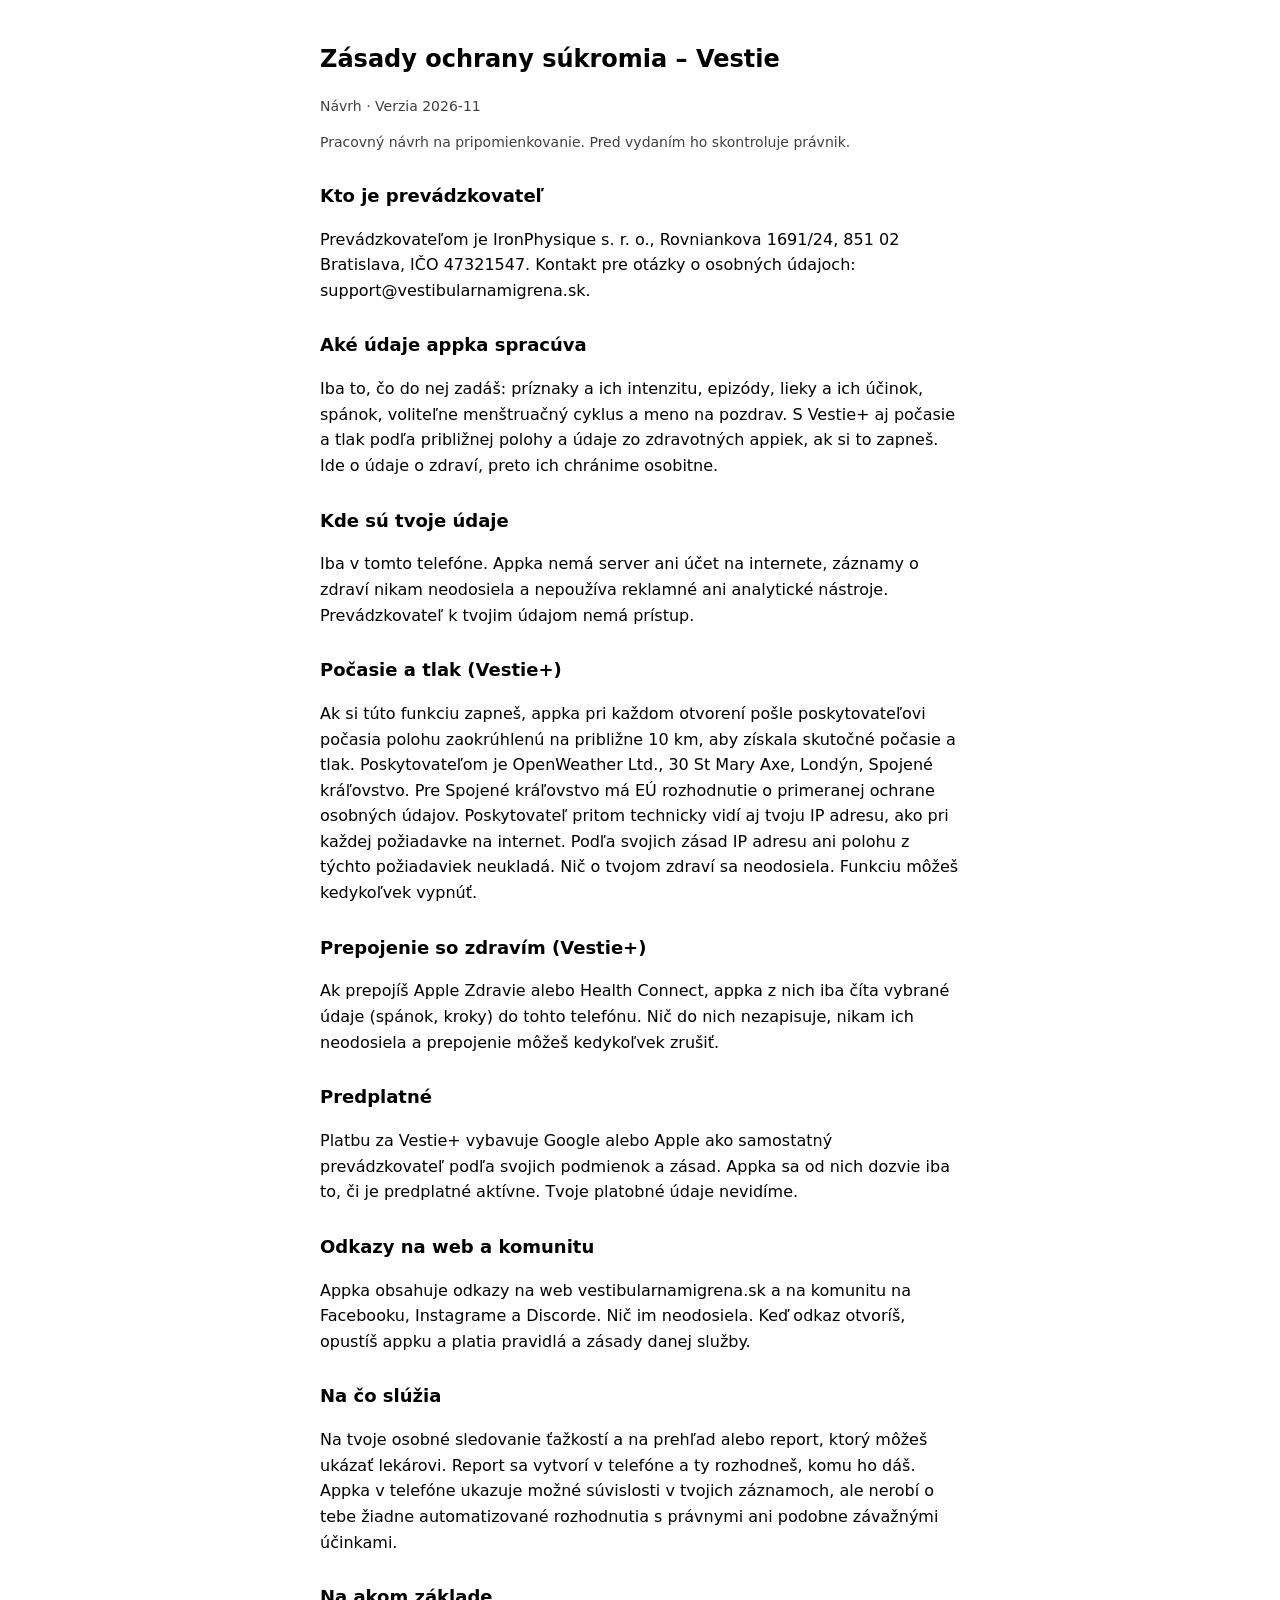
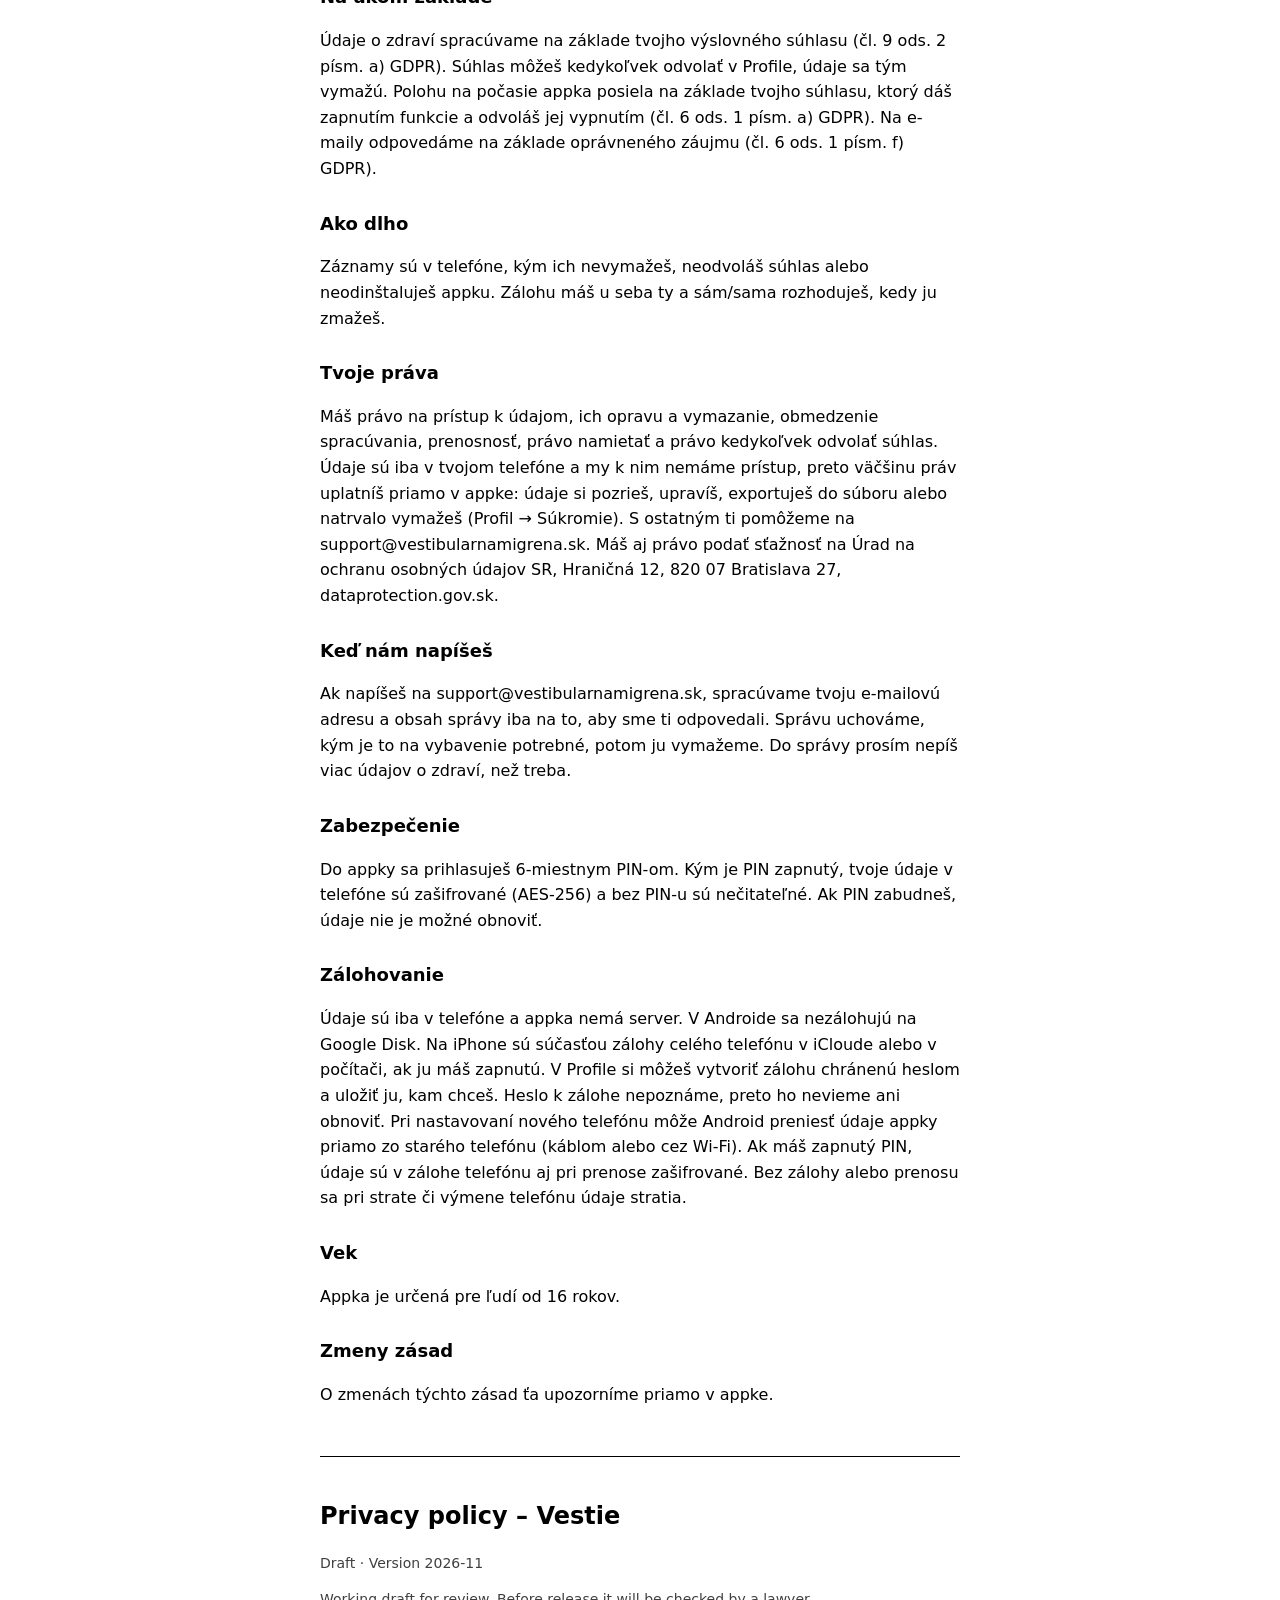
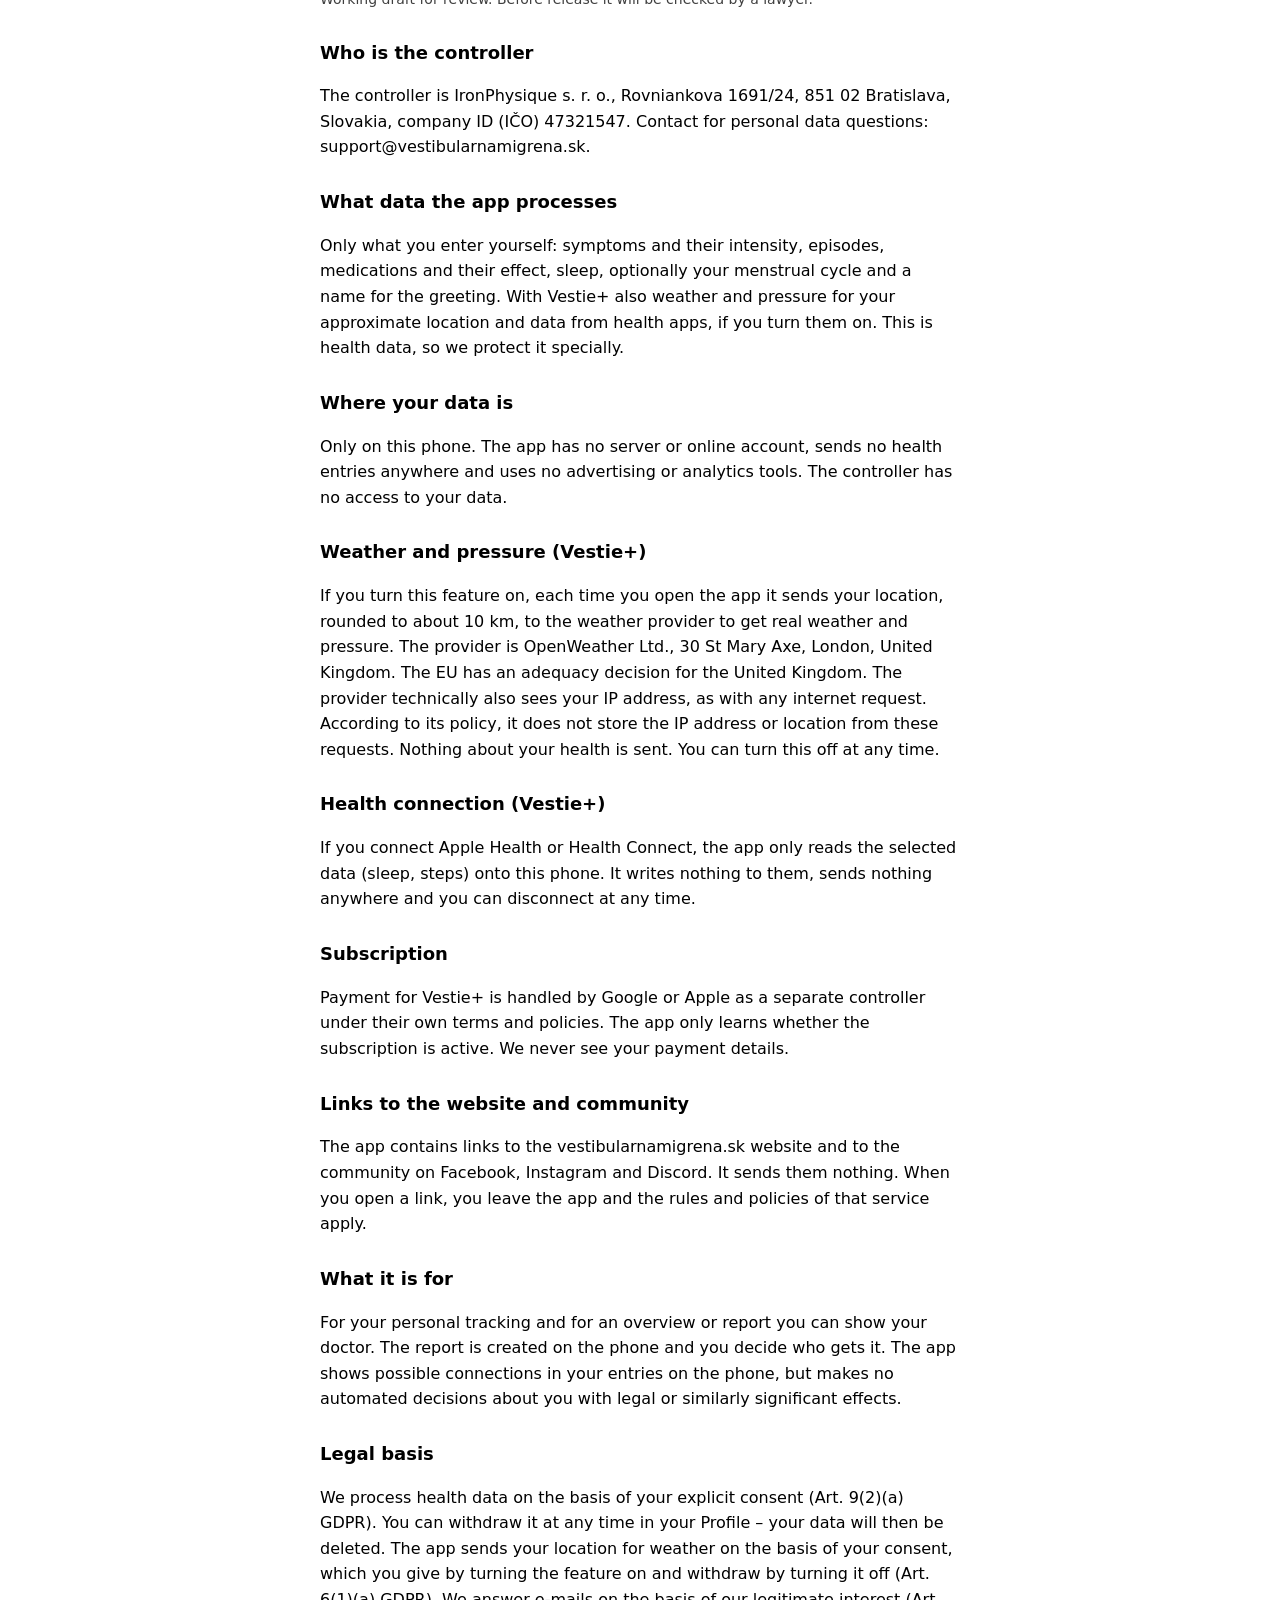
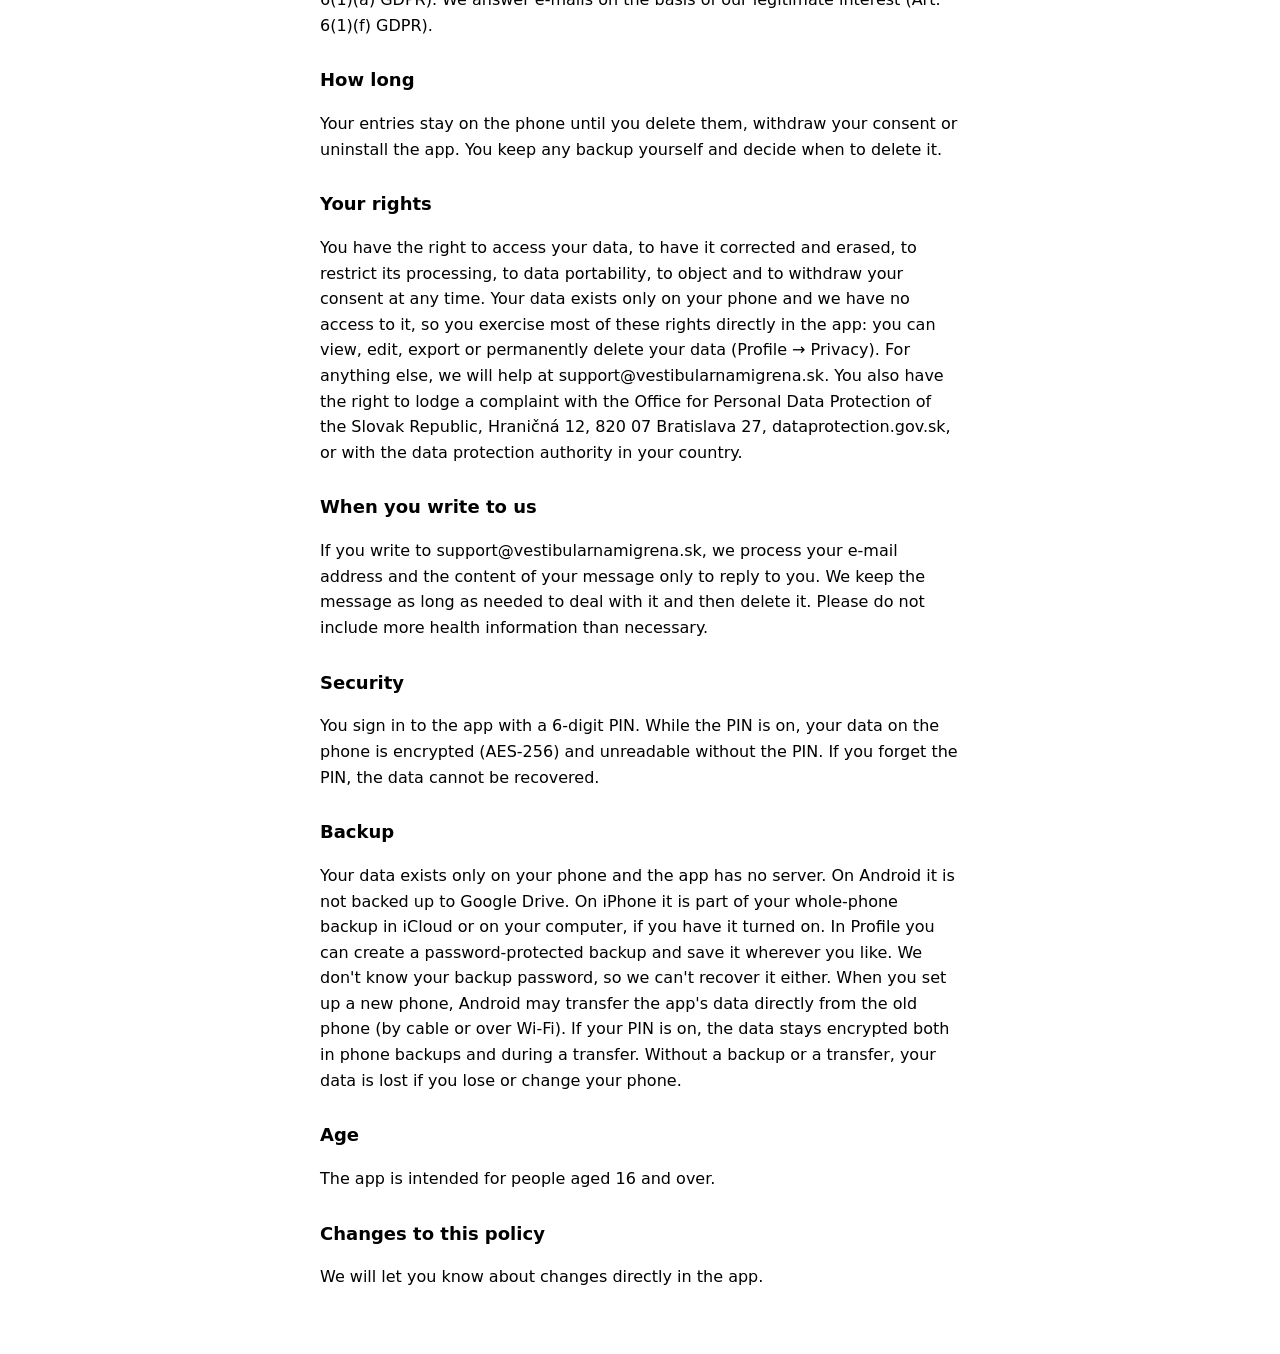
==== privacypolicy.html @ 402c4f8c "Náhľad V2 z f33aa8e" ====
<!doctype html>
<html lang="sk">
<head>
  <meta charset="utf-8" />
  <meta name="viewport" content="width=device-width, initial-scale=1" />
  <title>Vestie – zásady ochrany súkromia / Privacy policy</title>
  <style>
    :root { color-scheme: light dark; }
    body { margin: 0 auto; max-width: 40rem; padding: 1.5rem 1rem 3rem; font: 1rem/1.6 system-ui, sans-serif; }
    h1 { font-size: 1.5rem; line-height: 1.3; }
    h2 { font-size: 1.125rem; margin-top: 1.75rem; }
    .meta { opacity: 0.75; font-size: 0.875rem; }
    article + article { margin-top: 3rem; padding-top: 1.5rem; border-top: 1px solid; }
  </style>
</head>
<body>
  <article lang="sk">
    <h1>Zásady ochrany súkromia – Vestie</h1>
    <p class="meta">Návrh · Verzia 2026-11</p>
    <p class="meta">Pracovný návrh na pripomienkovanie. Pred vydaním ho skontroluje právnik.</p>
    <h2>Kto je prevádzkovateľ</h2>
    <p>Prevádzkovateľom je IronPhysique s. r. o., Rovniankova 1691/24, 851 02 Bratislava, IČO 47321547. Kontakt pre otázky o osobných údajoch: support@vestibularnamigrena.sk.</p>
    <h2>Aké údaje appka spracúva</h2>
    <p>Iba to, čo do nej zadáš: príznaky a ich intenzitu, epizódy, lieky a ich účinok, spánok, voliteľne menštruačný cyklus a meno na pozdrav. S Vestie+ aj počasie a tlak podľa približnej polohy a údaje zo zdravotných appiek, ak si to zapneš. Ide o údaje o zdraví, preto ich chránime osobitne.</p>
    <h2>Kde sú tvoje údaje</h2>
    <p>Iba v tomto telefóne. Appka nemá server ani účet na internete, záznamy o zdraví nikam neodosiela a nepoužíva reklamné ani analytické nástroje. Prevádzkovateľ k tvojim údajom nemá prístup.</p>
    <h2>Počasie a tlak (Vestie+)</h2>
    <p>Ak si túto funkciu zapneš, appka pri každom otvorení pošle poskytovateľovi počasia polohu zaokrúhlenú na približne 10 km, aby získala skutočné počasie a tlak. Poskytovateľom je OpenWeather Ltd., 30 St Mary Axe, Londýn, Spojené kráľovstvo. Pre Spojené kráľovstvo má EÚ rozhodnutie o primeranej ochrane osobných údajov. Poskytovateľ pritom technicky vidí aj tvoju IP adresu, ako pri každej požiadavke na internet. Podľa svojich zásad IP adresu ani polohu z týchto požiadaviek neukladá. Nič o tvojom zdraví sa neodosiela. Funkciu môžeš kedykoľvek vypnúť.</p>
    <h2>Prepojenie so zdravím (Vestie+)</h2>
    <p>Ak prepojíš Apple Zdravie alebo Health Connect, appka z nich iba číta vybrané údaje (spánok, kroky) do tohto telefónu. Nič do nich nezapisuje, nikam ich neodosiela a prepojenie môžeš kedykoľvek zrušiť.</p>
    <h2>Predplatné</h2>
    <p>Platbu za Vestie+ vybavuje Google alebo Apple ako samostatný prevádzkovateľ podľa svojich podmienok a zásad. Appka sa od nich dozvie iba to, či je predplatné aktívne. Tvoje platobné údaje nevidíme.</p>
    <h2>Odkazy na web a komunitu</h2>
    <p>Appka obsahuje odkazy na web vestibularnamigrena.sk a na komunitu na Facebooku, Instagrame a Discorde. Nič im neodosiela. Keď odkaz otvoríš, opustíš appku a platia pravidlá a zásady danej služby.</p>
    <h2>Na čo slúžia</h2>
    <p>Na tvoje osobné sledovanie ťažkostí a na prehľad alebo report, ktorý môžeš ukázať lekárovi. Report sa vytvorí v telefóne a ty rozhodneš, komu ho dáš. Appka v telefóne ukazuje možné súvislosti v tvojich záznamoch, ale nerobí o tebe žiadne automatizované rozhodnutia s právnymi ani podobne závažnými účinkami.</p>
    <h2>Na akom základe</h2>
    <p>Údaje o zdraví spracúvame na základe tvojho výslovného súhlasu (čl. 9 ods. 2 písm. a) GDPR). Súhlas môžeš kedykoľvek odvolať v Profile, údaje sa tým vymažú. Polohu na počasie appka posiela na základe tvojho súhlasu, ktorý dáš zapnutím funkcie a odvoláš jej vypnutím (čl. 6 ods. 1 písm. a) GDPR). Na e-maily odpovedáme na základe oprávneného záujmu (čl. 6 ods. 1 písm. f) GDPR).</p>
    <h2>Ako dlho</h2>
    <p>Záznamy sú v telefóne, kým ich nevymažeš, neodvoláš súhlas alebo neodinštaluješ appku. Zálohu máš u seba ty a sám/sama rozhoduješ, kedy ju zmažeš.</p>
    <h2>Tvoje práva</h2>
    <p>Máš právo na prístup k údajom, ich opravu a vymazanie, obmedzenie spracúvania, prenosnosť, právo namietať a právo kedykoľvek odvolať súhlas. Údaje sú iba v tvojom telefóne a my k nim nemáme prístup, preto väčšinu práv uplatníš priamo v appke: údaje si pozrieš, upravíš, exportuješ do súboru alebo natrvalo vymažeš (Profil → Súkromie). S ostatným ti pomôžeme na support@vestibularnamigrena.sk. Máš aj právo podať sťažnosť na Úrad na ochranu osobných údajov SR, Hraničná 12, 820 07 Bratislava 27, dataprotection.gov.sk.</p>
    <h2>Keď nám napíšeš</h2>
    <p>Ak napíšeš na support@vestibularnamigrena.sk, spracúvame tvoju e-mailovú adresu a obsah správy iba na to, aby sme ti odpovedali. Správu uchováme, kým je to na vybavenie potrebné, potom ju vymažeme. Do správy prosím nepíš viac údajov o zdraví, než treba.</p>
    <h2>Zabezpečenie</h2>
    <p>Do appky sa prihlasuješ 6-miestnym PIN-om. Kým je PIN zapnutý, tvoje údaje v telefóne sú zašifrované (AES-256) a bez PIN-u sú nečitateľné. Ak PIN zabudneš, údaje nie je možné obnoviť.</p>
    <h2>Zálohovanie</h2>
    <p>Údaje sú iba v telefóne a appka nemá server. V Androide sa nezálohujú na Google Disk. Na iPhone sú súčasťou zálohy celého telefónu v iCloude alebo v počítači, ak ju máš zapnutú. V Profile si môžeš vytvoriť zálohu chránenú heslom a uložiť ju, kam chceš. Heslo k zálohe nepoznáme, preto ho nevieme ani obnoviť. Pri nastavovaní nového telefónu môže Android preniesť údaje appky priamo zo starého telefónu (káblom alebo cez Wi-Fi). Ak máš zapnutý PIN, údaje sú v zálohe telefónu aj pri prenose zašifrované. Bez zálohy alebo prenosu sa pri strate či výmene telefónu údaje stratia.</p>
    <h2>Vek</h2>
    <p>Appka je určená pre ľudí od 16 rokov.</p>
    <h2>Zmeny zásad</h2>
    <p>O zmenách týchto zásad ťa upozorníme priamo v appke.</p>
  </article>

  <article lang="en">
    <h1>Privacy policy – Vestie</h1>
    <p class="meta">Draft · Version 2026-11</p>
    <p class="meta">Working draft for review. Before release it will be checked by a lawyer.</p>
    <h2>Who is the controller</h2>
    <p>The controller is IronPhysique s. r. o., Rovniankova 1691/24, 851 02 Bratislava, Slovakia, company ID (IČO) 47321547. Contact for personal data questions: support@vestibularnamigrena.sk.</p>
    <h2>What data the app processes</h2>
    <p>Only what you enter yourself: symptoms and their intensity, episodes, medications and their effect, sleep, optionally your menstrual cycle and a name for the greeting. With Vestie+ also weather and pressure for your approximate location and data from health apps, if you turn them on. This is health data, so we protect it specially.</p>
    <h2>Where your data is</h2>
    <p>Only on this phone. The app has no server or online account, sends no health entries anywhere and uses no advertising or analytics tools. The controller has no access to your data.</p>
    <h2>Weather and pressure (Vestie+)</h2>
    <p>If you turn this feature on, each time you open the app it sends your location, rounded to about 10 km, to the weather provider to get real weather and pressure. The provider is OpenWeather Ltd., 30 St Mary Axe, London, United Kingdom. The EU has an adequacy decision for the United Kingdom. The provider technically also sees your IP address, as with any internet request. According to its policy, it does not store the IP address or location from these requests. Nothing about your health is sent. You can turn this off at any time.</p>
    <h2>Health connection (Vestie+)</h2>
    <p>If you connect Apple Health or Health Connect, the app only reads the selected data (sleep, steps) onto this phone. It writes nothing to them, sends nothing anywhere and you can disconnect at any time.</p>
    <h2>Subscription</h2>
    <p>Payment for Vestie+ is handled by Google or Apple as a separate controller under their own terms and policies. The app only learns whether the subscription is active. We never see your payment details.</p>
    <h2>Links to the website and community</h2>
    <p>The app contains links to the vestibularnamigrena.sk website and to the community on Facebook, Instagram and Discord. It sends them nothing. When you open a link, you leave the app and the rules and policies of that service apply.</p>
    <h2>What it is for</h2>
    <p>For your personal tracking and for an overview or report you can show your doctor. The report is created on the phone and you decide who gets it. The app shows possible connections in your entries on the phone, but makes no automated decisions about you with legal or similarly significant effects.</p>
    <h2>Legal basis</h2>
    <p>We process health data on the basis of your explicit consent (Art. 9(2)(a) GDPR). You can withdraw it at any time in your Profile – your data will then be deleted. The app sends your location for weather on the basis of your consent, which you give by turning the feature on and withdraw by turning it off (Art. 6(1)(a) GDPR). We answer e-mails on the basis of our legitimate interest (Art. 6(1)(f) GDPR).</p>
    <h2>How long</h2>
    <p>Your entries stay on the phone until you delete them, withdraw your consent or uninstall the app. You keep any backup yourself and decide when to delete it.</p>
    <h2>Your rights</h2>
    <p>You have the right to access your data, to have it corrected and erased, to restrict its processing, to data portability, to object and to withdraw your consent at any time. Your data exists only on your phone and we have no access to it, so you exercise most of these rights directly in the app: you can view, edit, export or permanently delete your data (Profile → Privacy). For anything else, we will help at support@vestibularnamigrena.sk. You also have the right to lodge a complaint with the Office for Personal Data Protection of the Slovak Republic, Hraničná 12, 820 07 Bratislava 27, dataprotection.gov.sk, or with the data protection authority in your country.</p>
    <h2>When you write to us</h2>
    <p>If you write to support@vestibularnamigrena.sk, we process your e-mail address and the content of your message only to reply to you. We keep the message as long as needed to deal with it and then delete it. Please do not include more health information than necessary.</p>
    <h2>Security</h2>
    <p>You sign in to the app with a 6-digit PIN. While the PIN is on, your data on the phone is encrypted (AES-256) and unreadable without the PIN. If you forget the PIN, the data cannot be recovered.</p>
    <h2>Backup</h2>
    <p>Your data exists only on your phone and the app has no server. On Android it is not backed up to Google Drive. On iPhone it is part of your whole-phone backup in iCloud or on your computer, if you have it turned on. In Profile you can create a password-protected backup and save it wherever you like. We don&#39;t know your backup password, so we can&#39;t recover it either. When you set up a new phone, Android may transfer the app&#39;s data directly from the old phone (by cable or over Wi-Fi). If your PIN is on, the data stays encrypted both in phone backups and during a transfer. Without a backup or a transfer, your data is lost if you lose or change your phone.</p>
    <h2>Age</h2>
    <p>The app is intended for people aged 16 and over.</p>
    <h2>Changes to this policy</h2>
    <p>We will let you know about changes directly in the app.</p>
  </article>
</body>
</html>
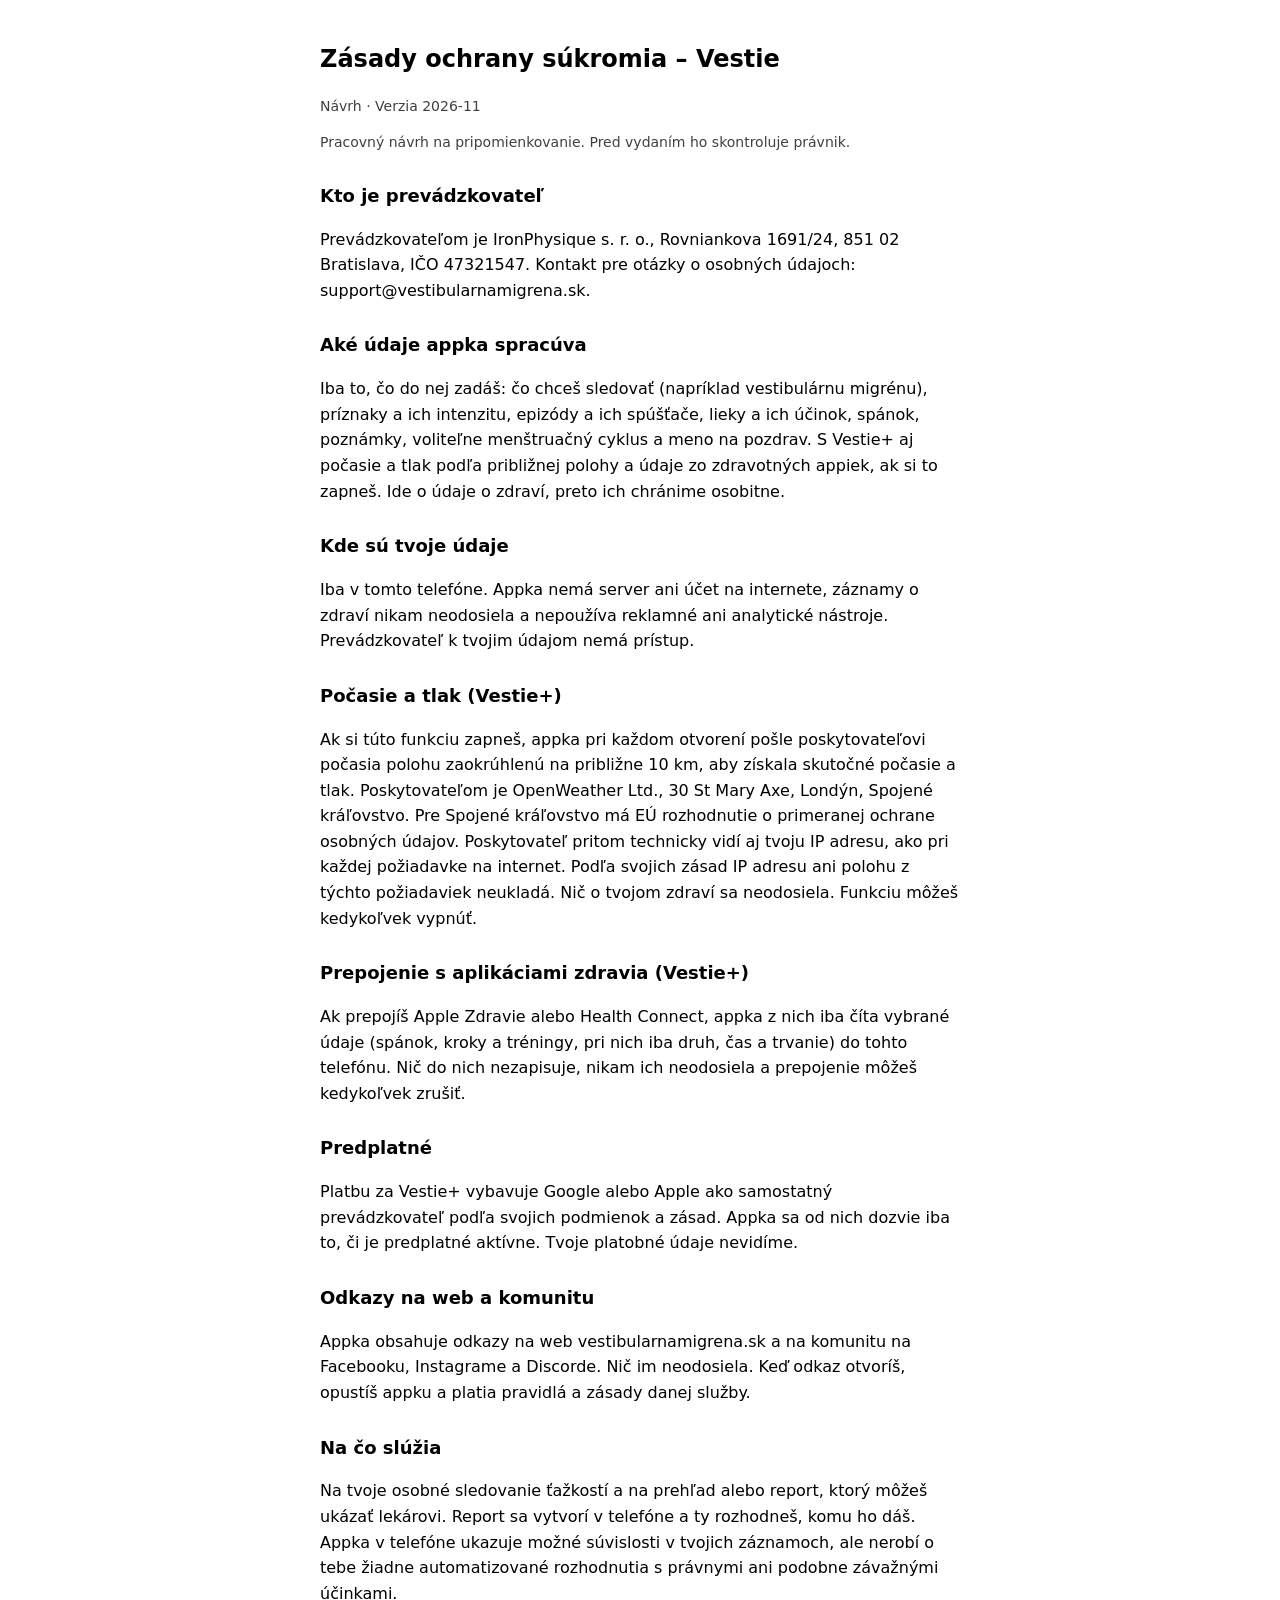
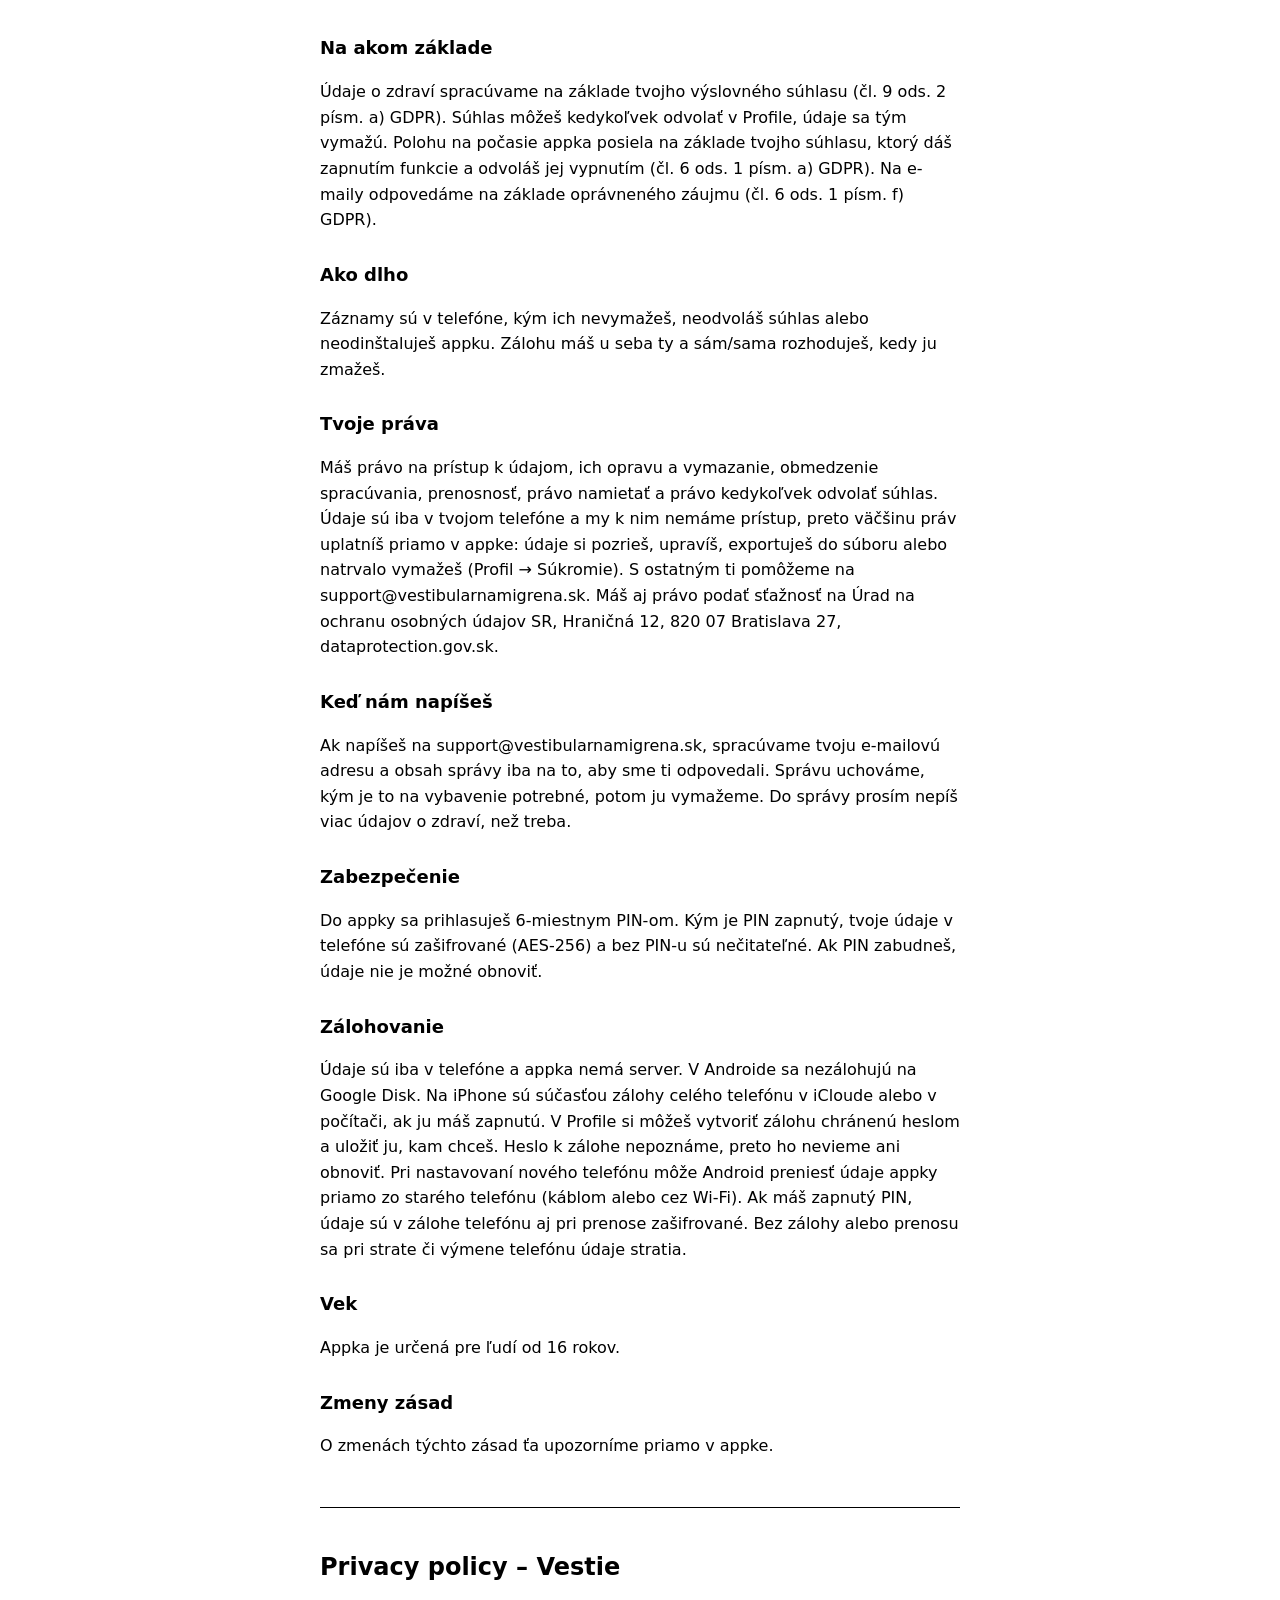
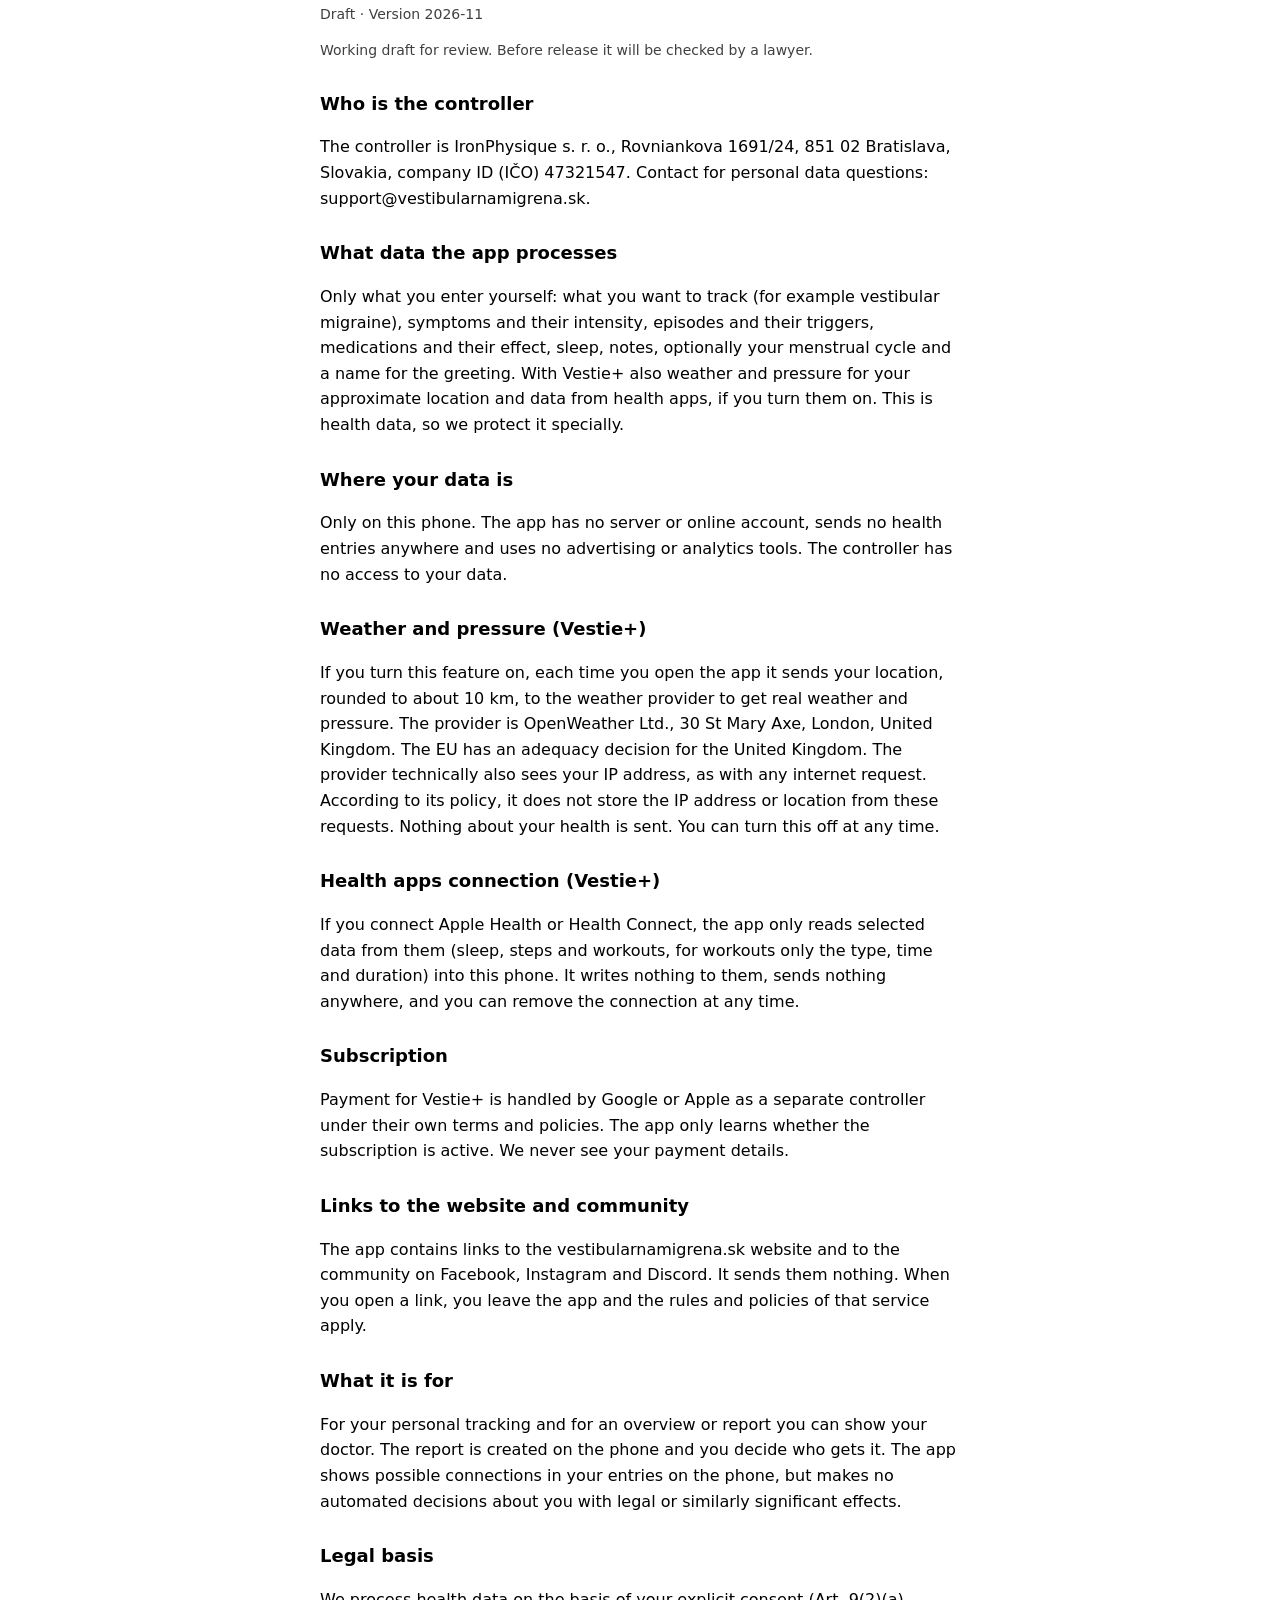
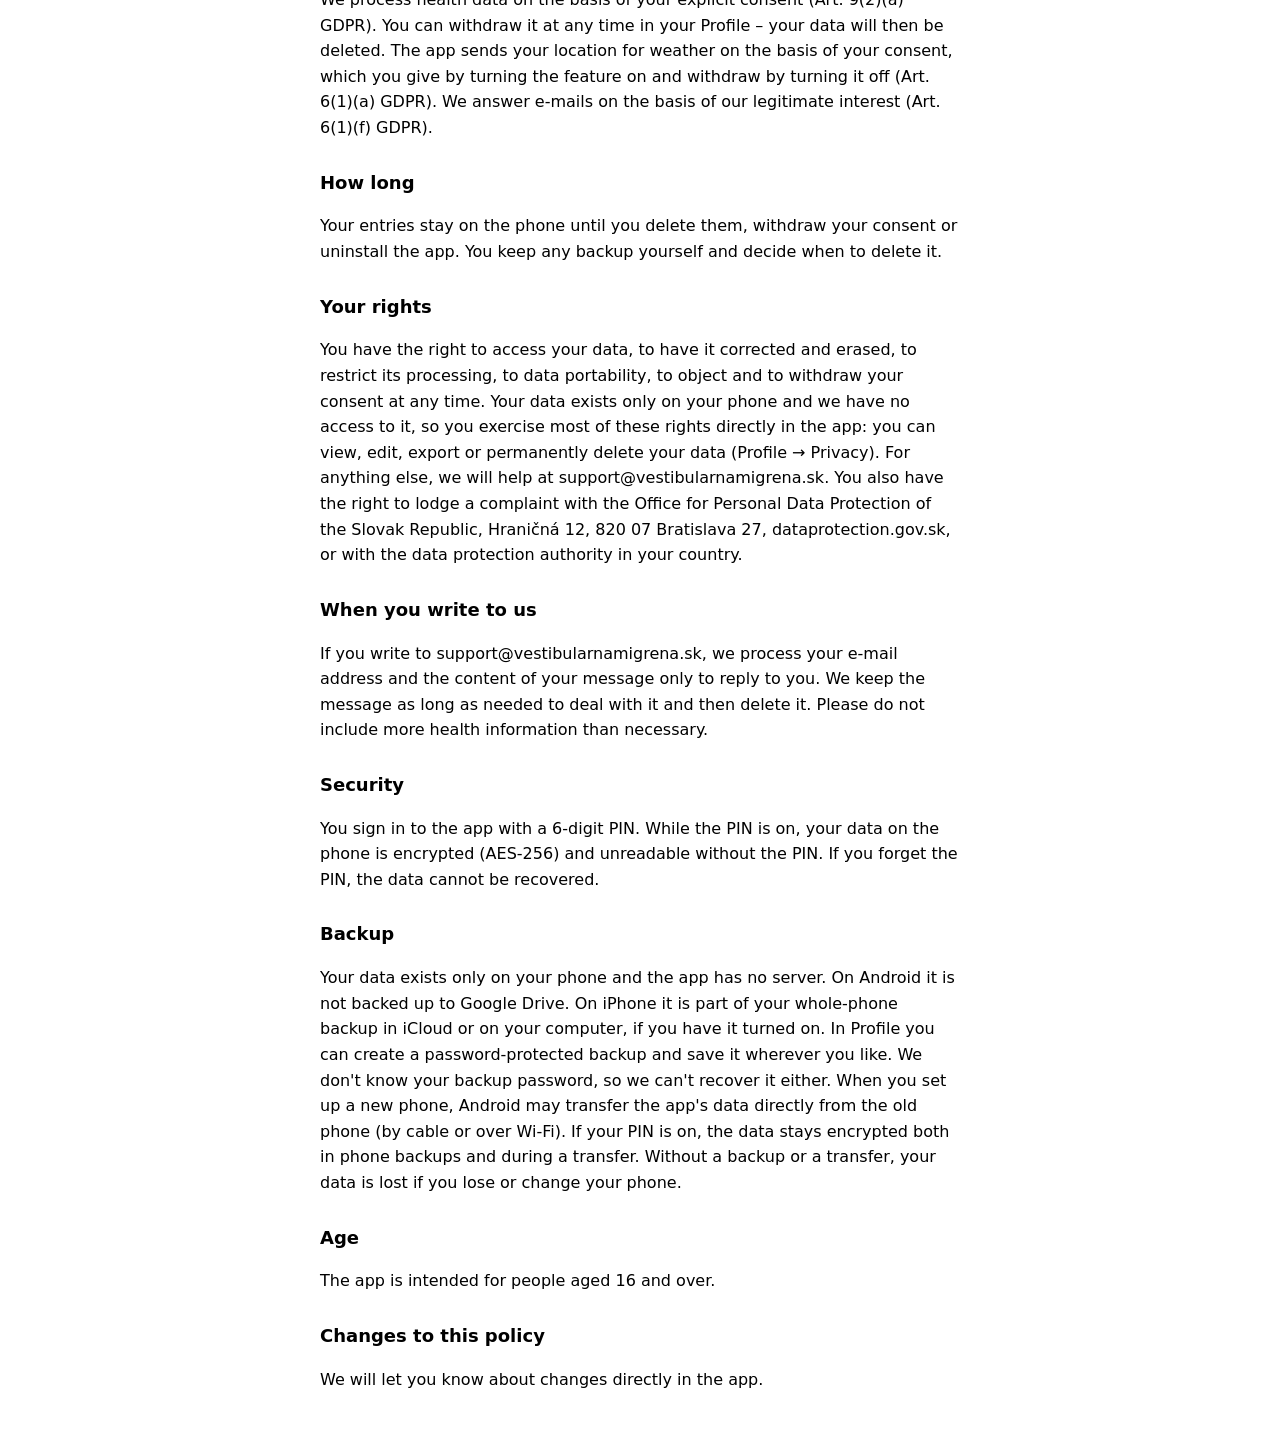
==== commit a2f46687: "Náhľad V2 z 8d24a7f" ====
--- a/privacypolicy.html
+++ b/privacypolicy.html
@@ -3,12 +3,13 @@
 <head>
   <meta charset="utf-8" />
   <meta name="viewport" content="width=device-width, initial-scale=1" />
-  <title>Vestie – zásady ochrany súkromia / Privacy policy</title>
+  <title>Vestie – Zásady ochrany súkromia / Vestie – Privacy policy</title>
   <style>
     :root { color-scheme: light dark; }
     body { margin: 0 auto; max-width: 40rem; padding: 1.5rem 1rem 3rem; font: 1rem/1.6 system-ui, sans-serif; }
     h1 { font-size: 1.5rem; line-height: 1.3; }
     h2 { font-size: 1.125rem; margin-top: 1.75rem; }
+    p { white-space: pre-line; }
     .meta { opacity: 0.75; font-size: 0.875rem; }
     article + article { margin-top: 3rem; padding-top: 1.5rem; border-top: 1px solid; }
   </style>
@@ -21,13 +22,13 @@
     <h2>Kto je prevádzkovateľ</h2>
     <p>Prevádzkovateľom je IronPhysique s. r. o., Rovniankova 1691/24, 851 02 Bratislava, IČO 47321547. Kontakt pre otázky o osobných údajoch: support@vestibularnamigrena.sk.</p>
     <h2>Aké údaje appka spracúva</h2>
-    <p>Iba to, čo do nej zadáš: príznaky a ich intenzitu, epizódy, lieky a ich účinok, spánok, voliteľne menštruačný cyklus a meno na pozdrav. S Vestie+ aj počasie a tlak podľa približnej polohy a údaje zo zdravotných appiek, ak si to zapneš. Ide o údaje o zdraví, preto ich chránime osobitne.</p>
+    <p>Iba to, čo do nej zadáš: čo chceš sledovať (napríklad vestibulárnu migrénu), príznaky a ich intenzitu, epizódy a ich spúšťače, lieky a ich účinok, spánok, poznámky, voliteľne menštruačný cyklus a meno na pozdrav. S Vestie+ aj počasie a tlak podľa približnej polohy a údaje zo zdravotných appiek, ak si to zapneš. Ide o údaje o zdraví, preto ich chránime osobitne.</p>
     <h2>Kde sú tvoje údaje</h2>
     <p>Iba v tomto telefóne. Appka nemá server ani účet na internete, záznamy o zdraví nikam neodosiela a nepoužíva reklamné ani analytické nástroje. Prevádzkovateľ k tvojim údajom nemá prístup.</p>
     <h2>Počasie a tlak (Vestie+)</h2>
     <p>Ak si túto funkciu zapneš, appka pri každom otvorení pošle poskytovateľovi počasia polohu zaokrúhlenú na približne 10 km, aby získala skutočné počasie a tlak. Poskytovateľom je OpenWeather Ltd., 30 St Mary Axe, Londýn, Spojené kráľovstvo. Pre Spojené kráľovstvo má EÚ rozhodnutie o primeranej ochrane osobných údajov. Poskytovateľ pritom technicky vidí aj tvoju IP adresu, ako pri každej požiadavke na internet. Podľa svojich zásad IP adresu ani polohu z týchto požiadaviek neukladá. Nič o tvojom zdraví sa neodosiela. Funkciu môžeš kedykoľvek vypnúť.</p>
-    <h2>Prepojenie so zdravím (Vestie+)</h2>
-    <p>Ak prepojíš Apple Zdravie alebo Health Connect, appka z nich iba číta vybrané údaje (spánok, kroky) do tohto telefónu. Nič do nich nezapisuje, nikam ich neodosiela a prepojenie môžeš kedykoľvek zrušiť.</p>
+    <h2>Prepojenie s aplikáciami zdravia (Vestie+)</h2>
+    <p>Ak prepojíš Apple Zdravie alebo Health Connect, appka z nich iba číta vybrané údaje (spánok, kroky a tréningy, pri nich iba druh, čas a trvanie) do tohto telefónu. Nič do nich nezapisuje, nikam ich neodosiela a prepojenie môžeš kedykoľvek zrušiť.</p>
     <h2>Predplatné</h2>
     <p>Platbu za Vestie+ vybavuje Google alebo Apple ako samostatný prevádzkovateľ podľa svojich podmienok a zásad. Appka sa od nich dozvie iba to, či je predplatné aktívne. Tvoje platobné údaje nevidíme.</p>
     <h2>Odkazy na web a komunitu</h2>
@@ -59,13 +60,13 @@
     <h2>Who is the controller</h2>
     <p>The controller is IronPhysique s. r. o., Rovniankova 1691/24, 851 02 Bratislava, Slovakia, company ID (IČO) 47321547. Contact for personal data questions: support@vestibularnamigrena.sk.</p>
     <h2>What data the app processes</h2>
-    <p>Only what you enter yourself: symptoms and their intensity, episodes, medications and their effect, sleep, optionally your menstrual cycle and a name for the greeting. With Vestie+ also weather and pressure for your approximate location and data from health apps, if you turn them on. This is health data, so we protect it specially.</p>
+    <p>Only what you enter yourself: what you want to track (for example vestibular migraine), symptoms and their intensity, episodes and their triggers, medications and their effect, sleep, notes, optionally your menstrual cycle and a name for the greeting. With Vestie+ also weather and pressure for your approximate location and data from health apps, if you turn them on. This is health data, so we protect it specially.</p>
     <h2>Where your data is</h2>
     <p>Only on this phone. The app has no server or online account, sends no health entries anywhere and uses no advertising or analytics tools. The controller has no access to your data.</p>
     <h2>Weather and pressure (Vestie+)</h2>
     <p>If you turn this feature on, each time you open the app it sends your location, rounded to about 10 km, to the weather provider to get real weather and pressure. The provider is OpenWeather Ltd., 30 St Mary Axe, London, United Kingdom. The EU has an adequacy decision for the United Kingdom. The provider technically also sees your IP address, as with any internet request. According to its policy, it does not store the IP address or location from these requests. Nothing about your health is sent. You can turn this off at any time.</p>
-    <h2>Health connection (Vestie+)</h2>
-    <p>If you connect Apple Health or Health Connect, the app only reads the selected data (sleep, steps) onto this phone. It writes nothing to them, sends nothing anywhere and you can disconnect at any time.</p>
+    <h2>Health apps connection (Vestie+)</h2>
+    <p>If you connect Apple Health or Health Connect, the app only reads selected data from them (sleep, steps and workouts, for workouts only the type, time and duration) into this phone. It writes nothing to them, sends nothing anywhere, and you can remove the connection at any time.</p>
     <h2>Subscription</h2>
     <p>Payment for Vestie+ is handled by Google or Apple as a separate controller under their own terms and policies. The app only learns whether the subscription is active. We never see your payment details.</p>
     <h2>Links to the website and community</h2>
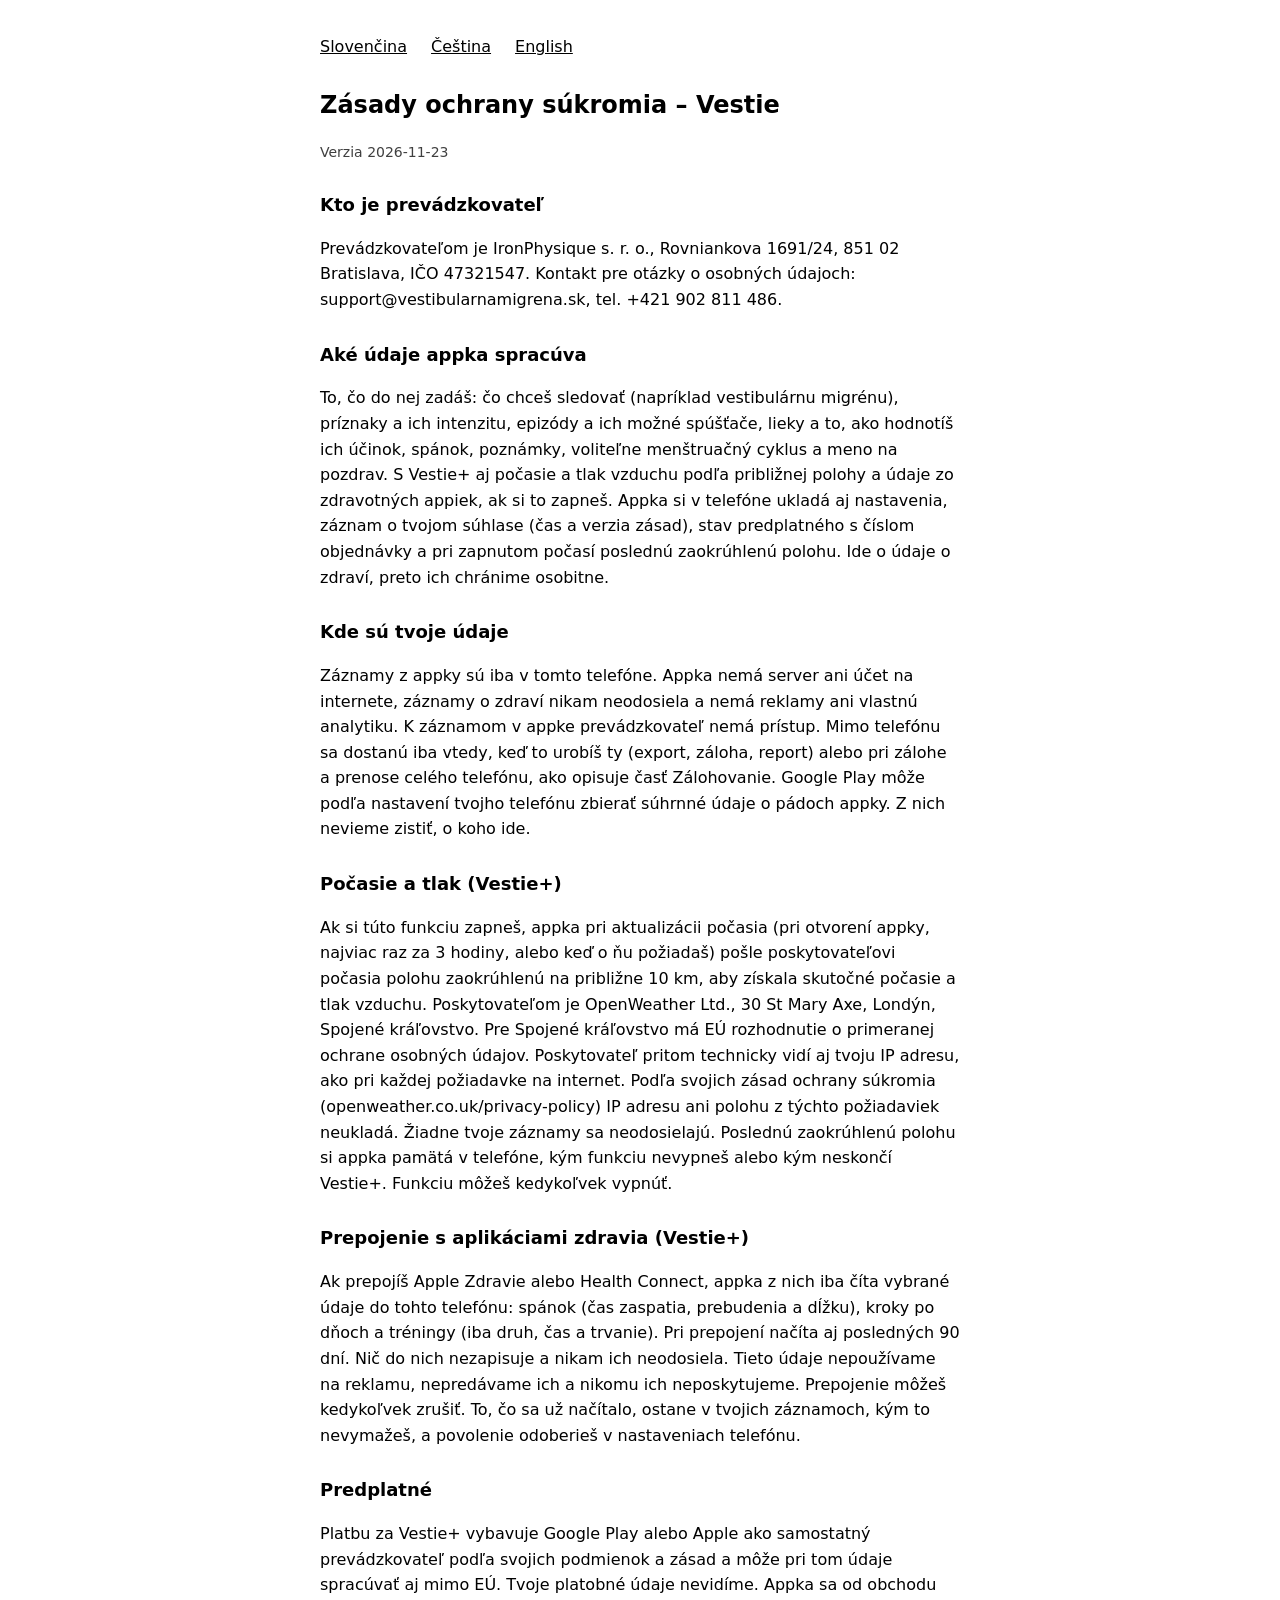
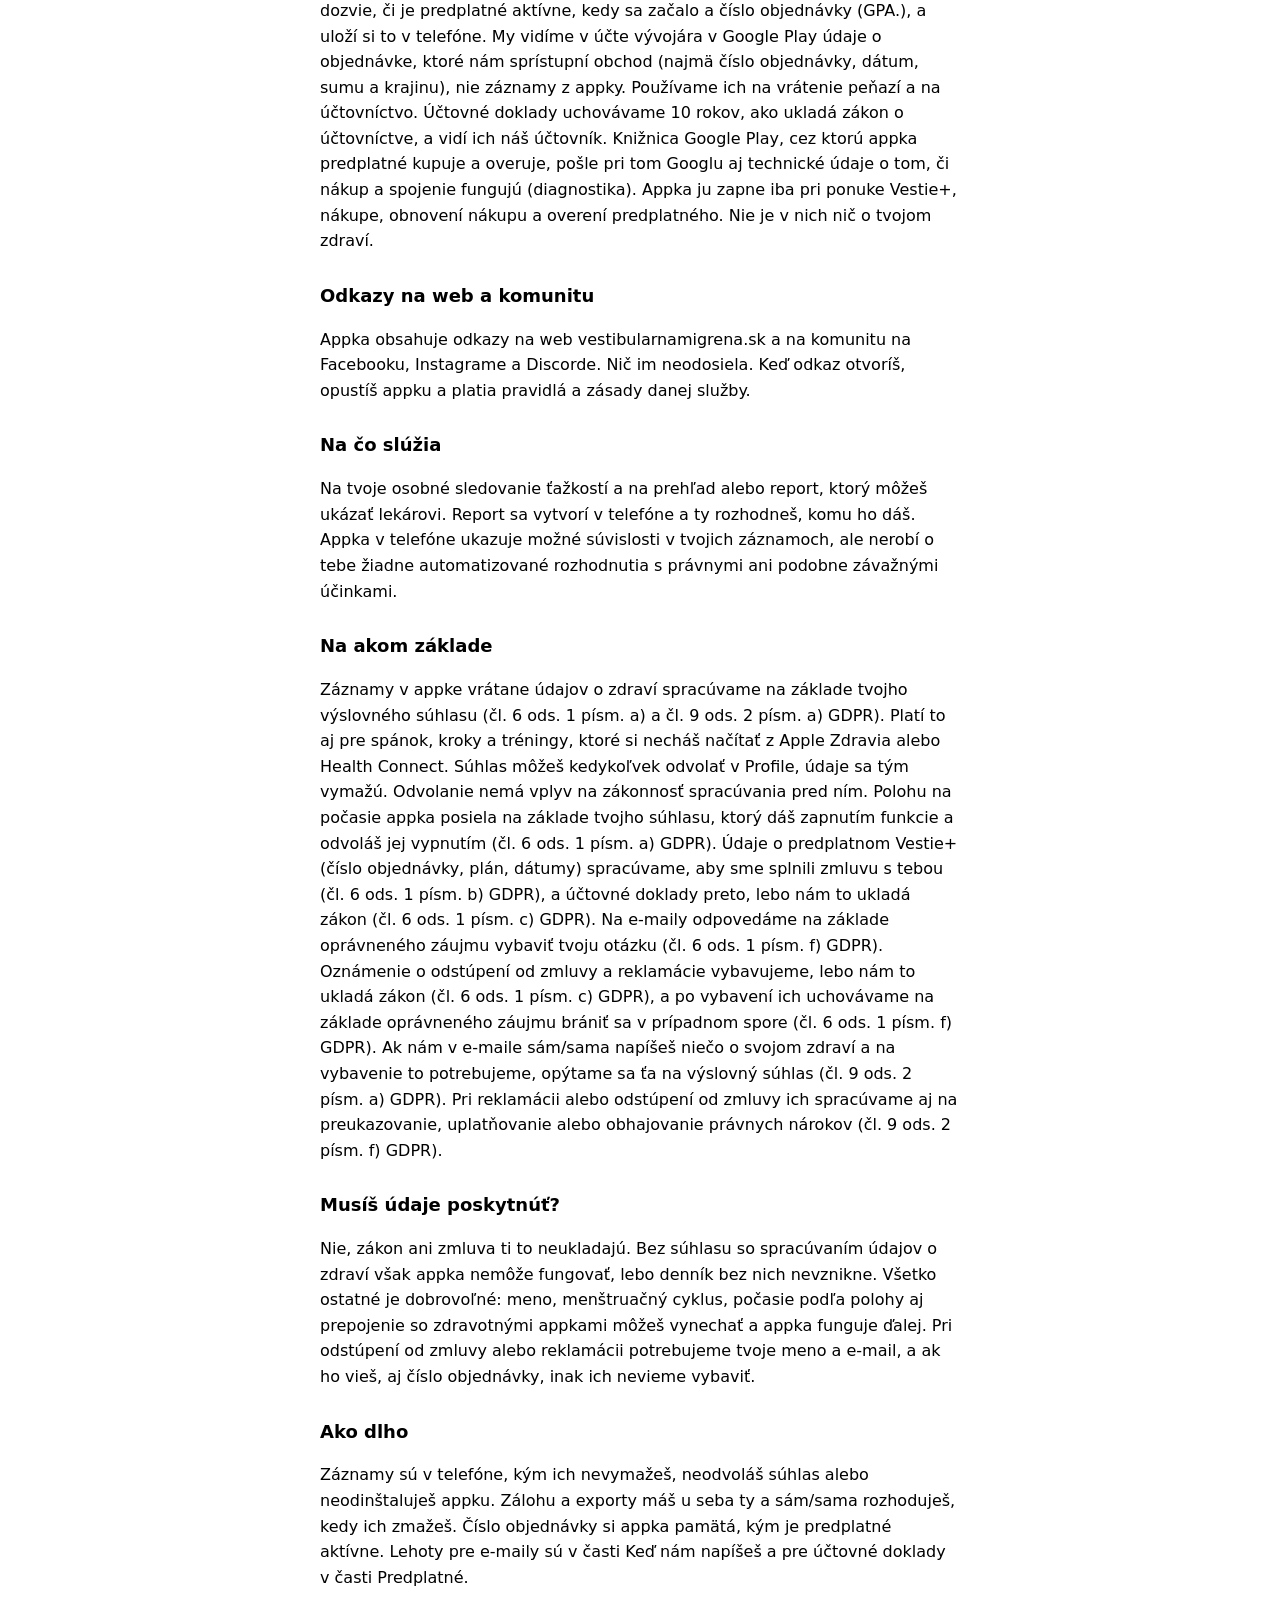
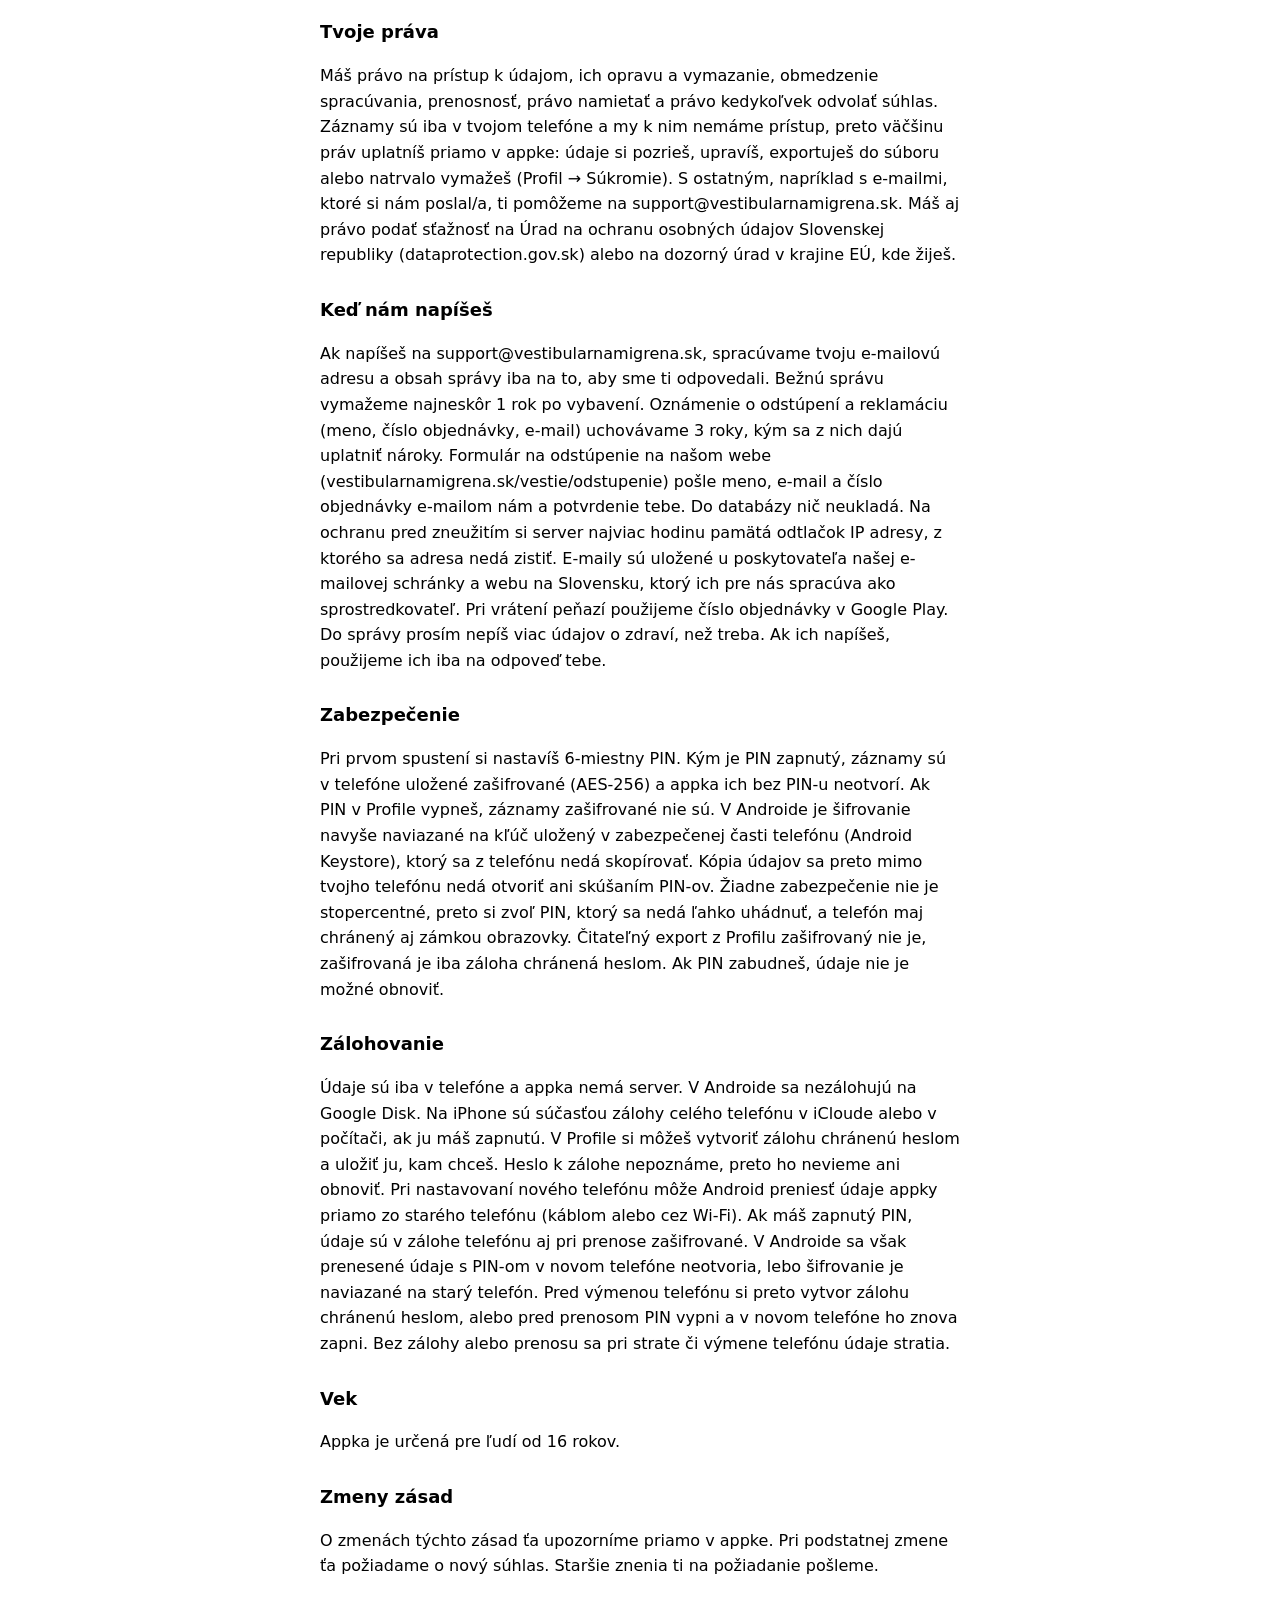
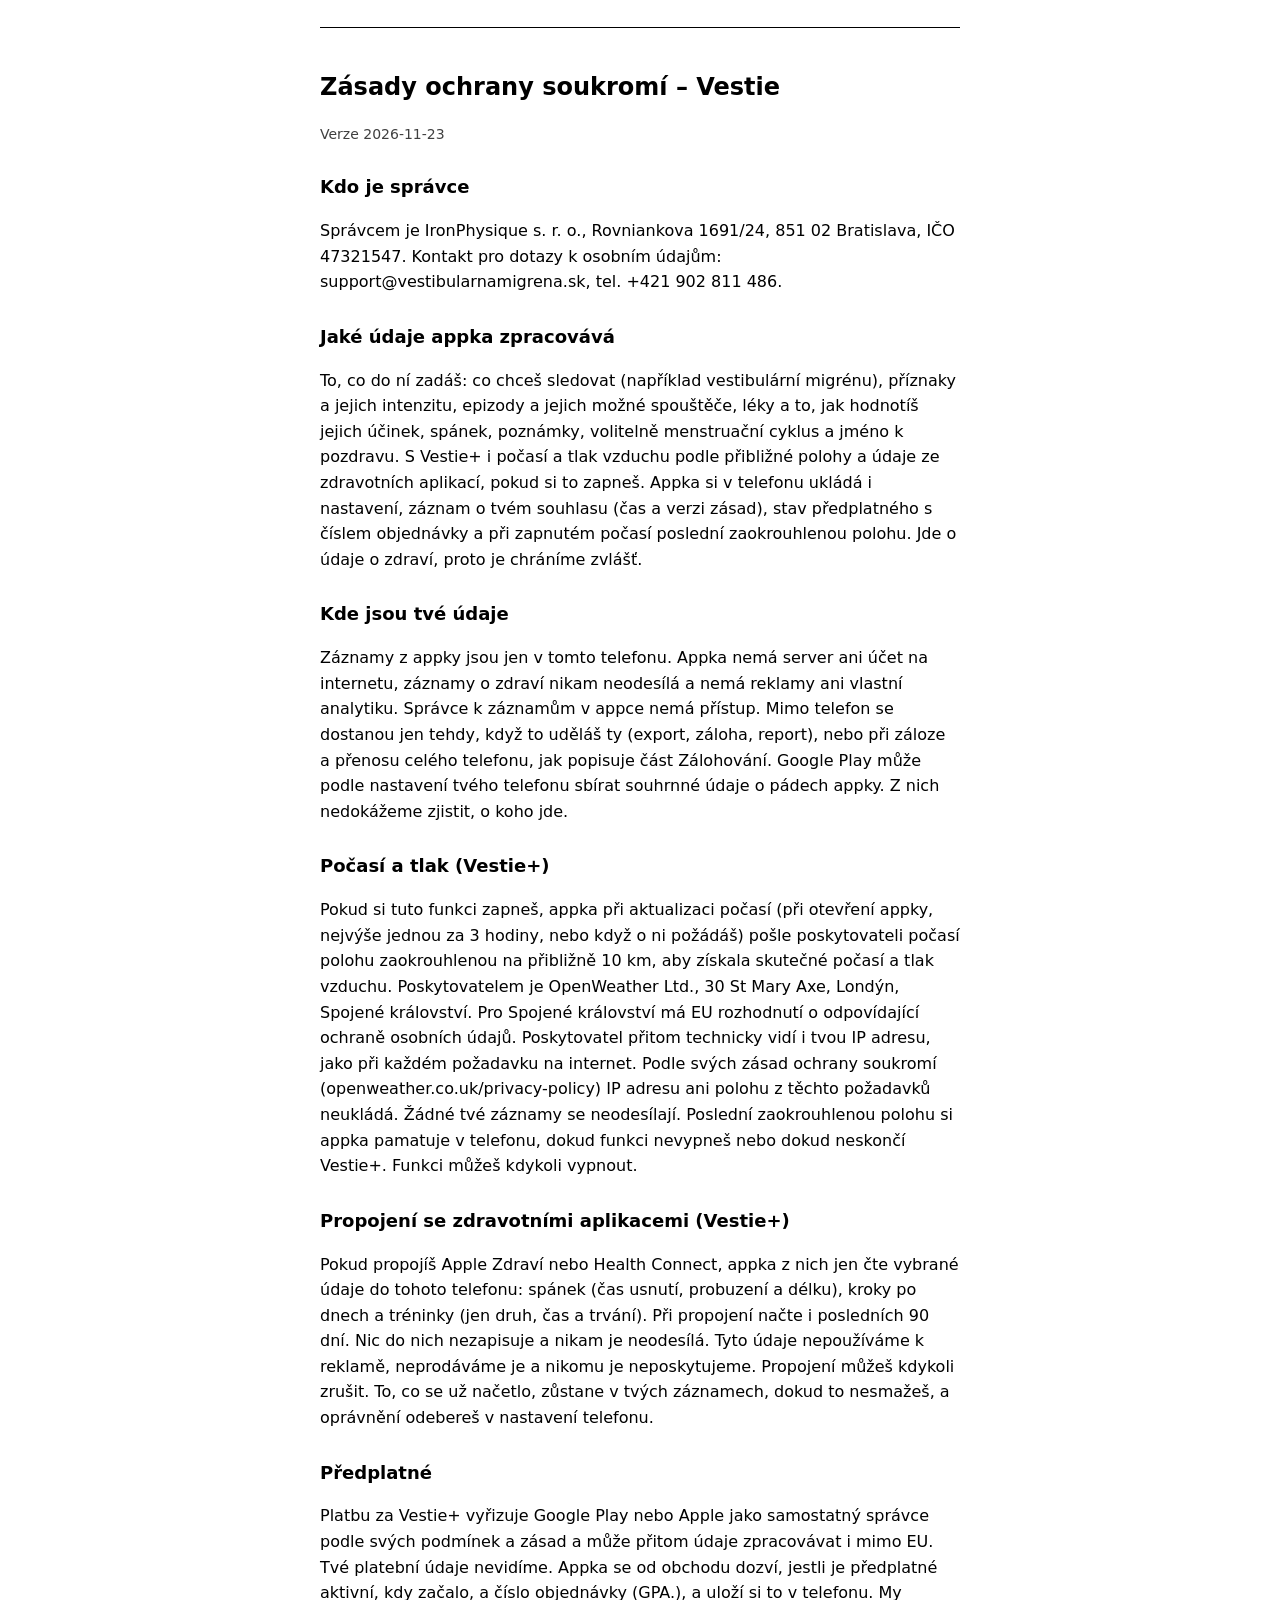
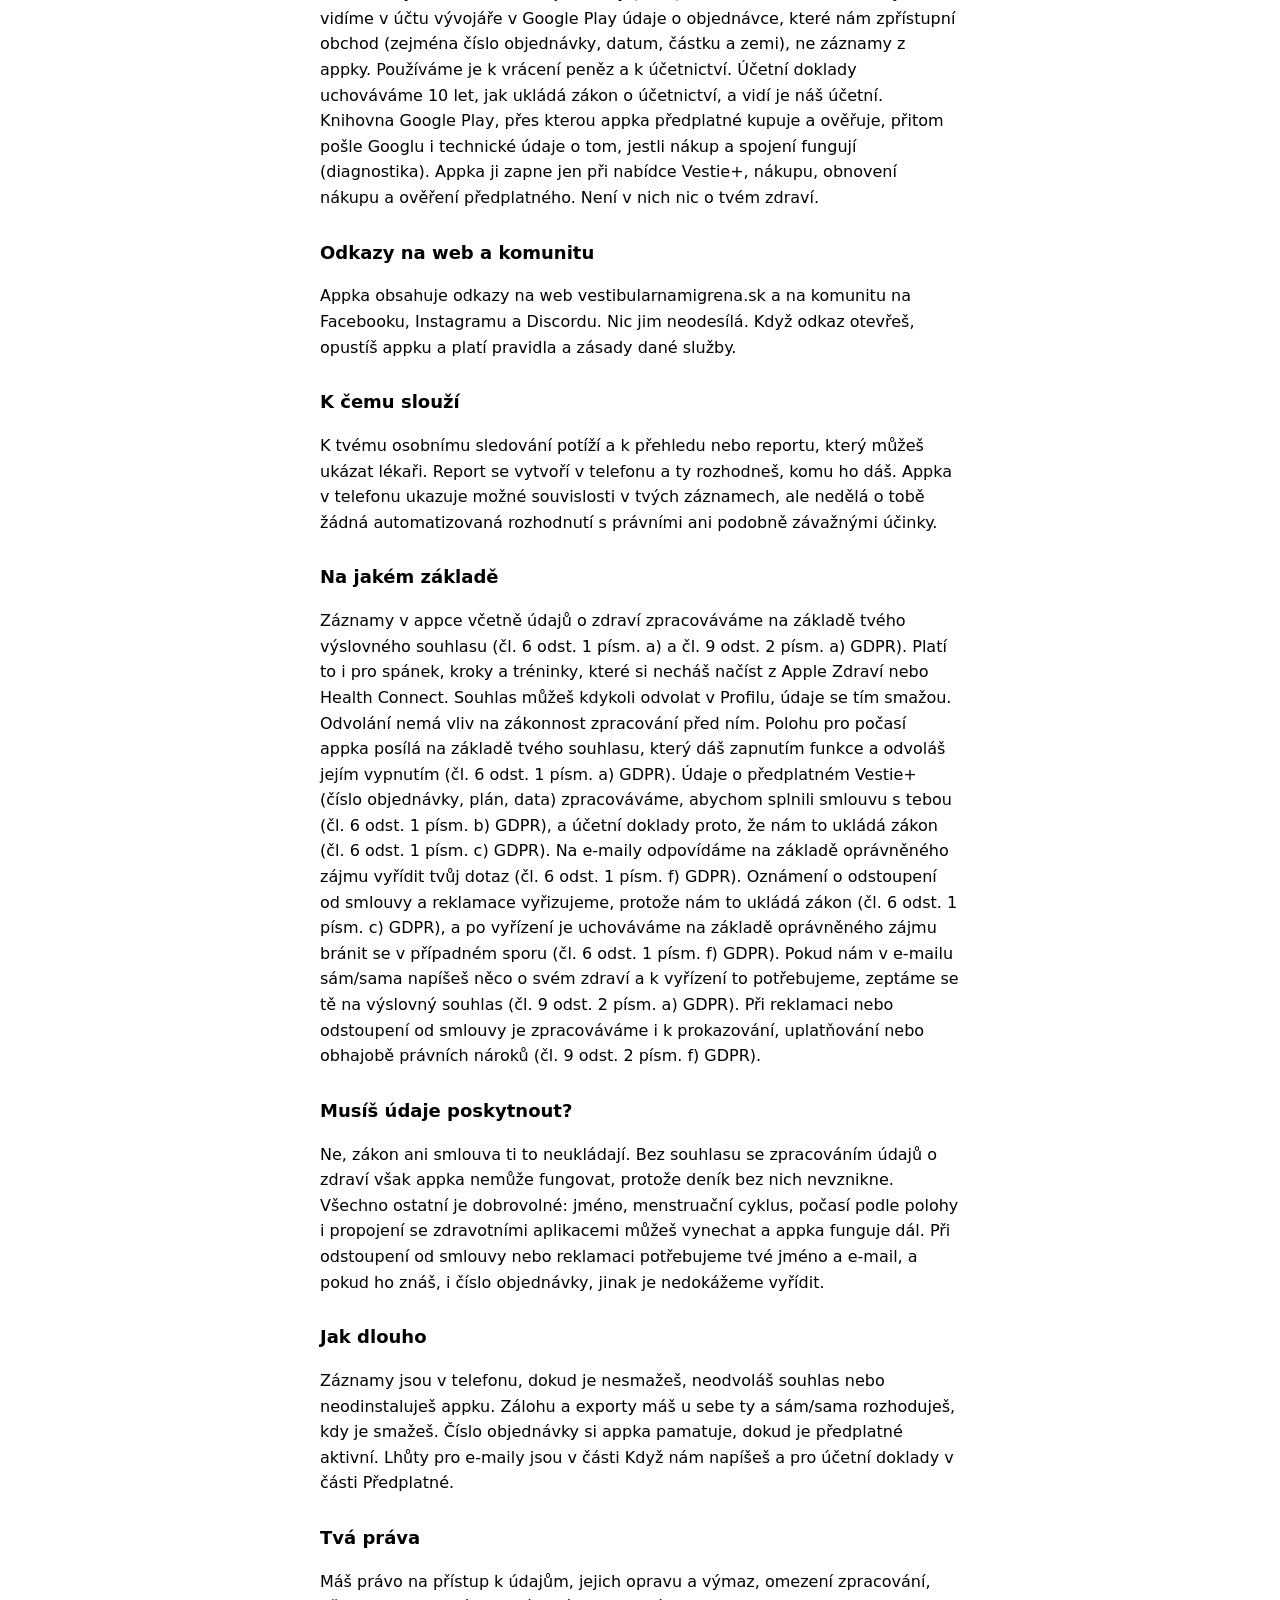
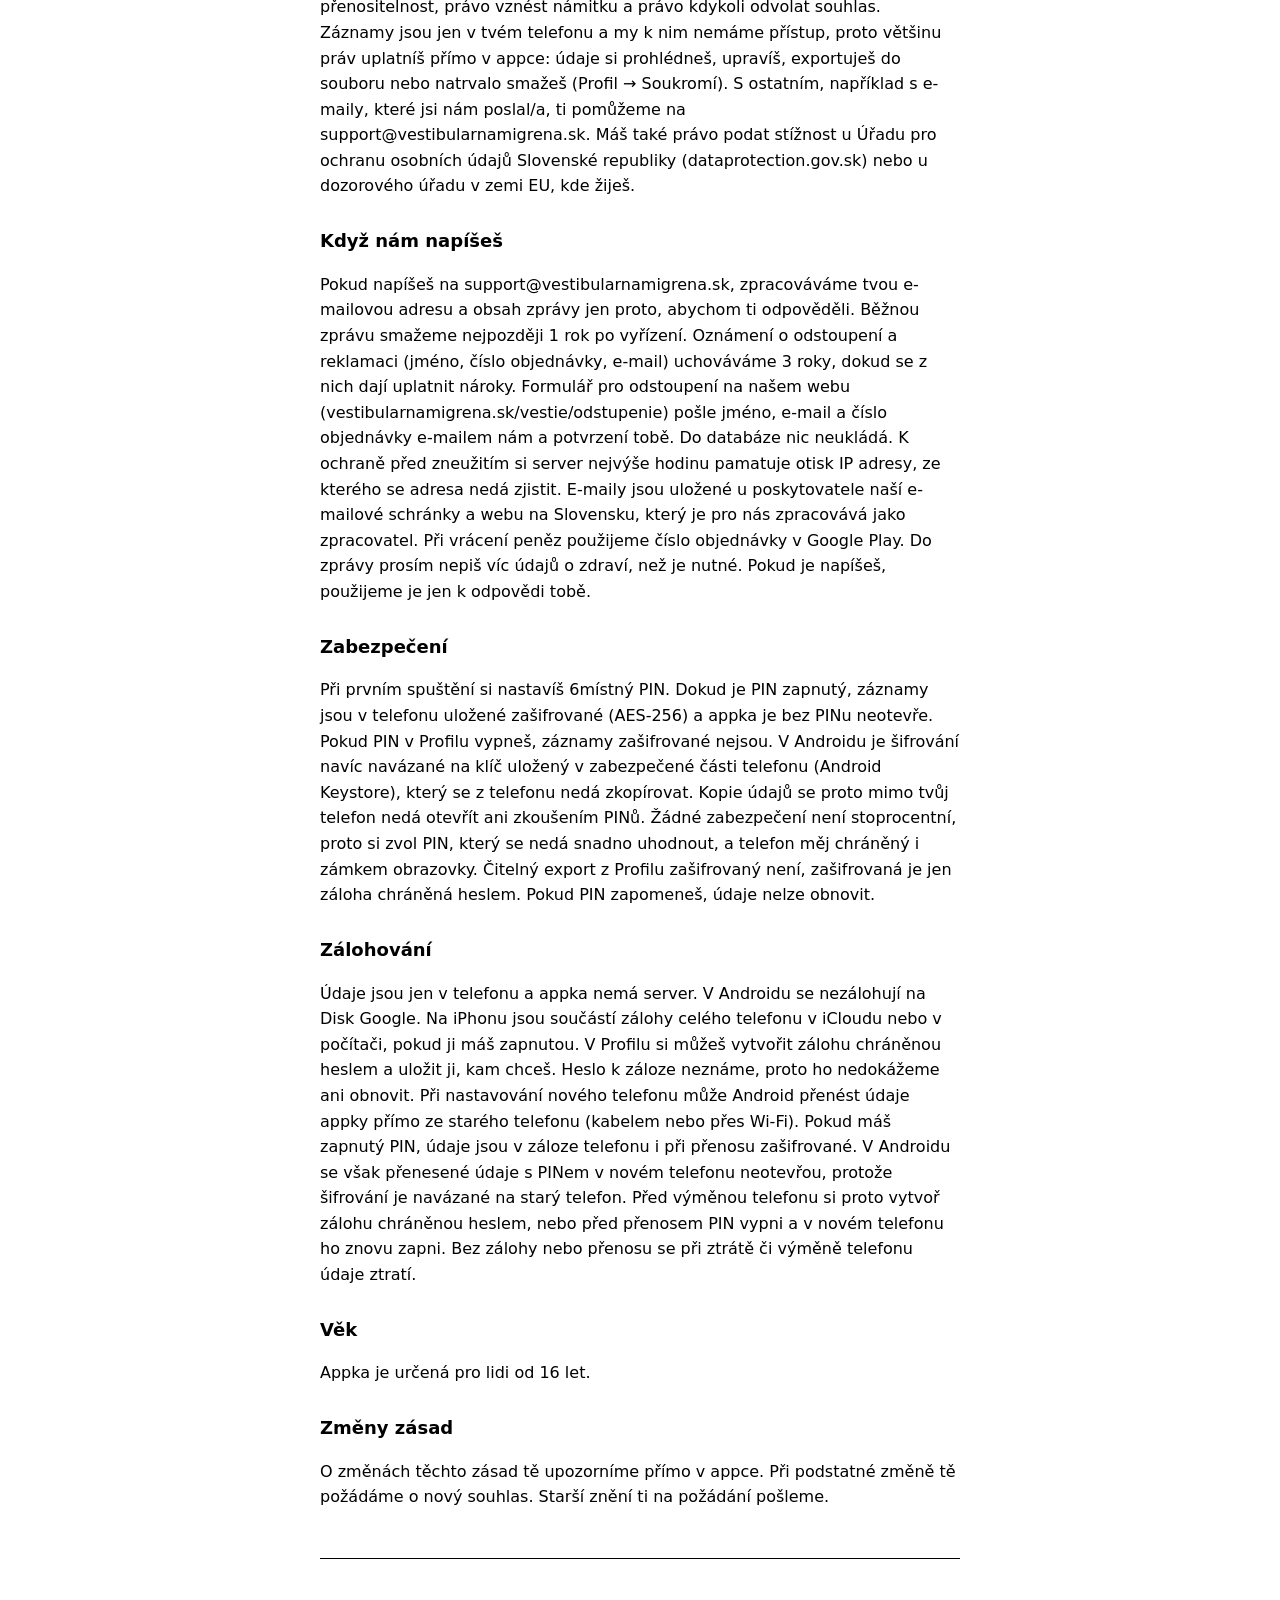
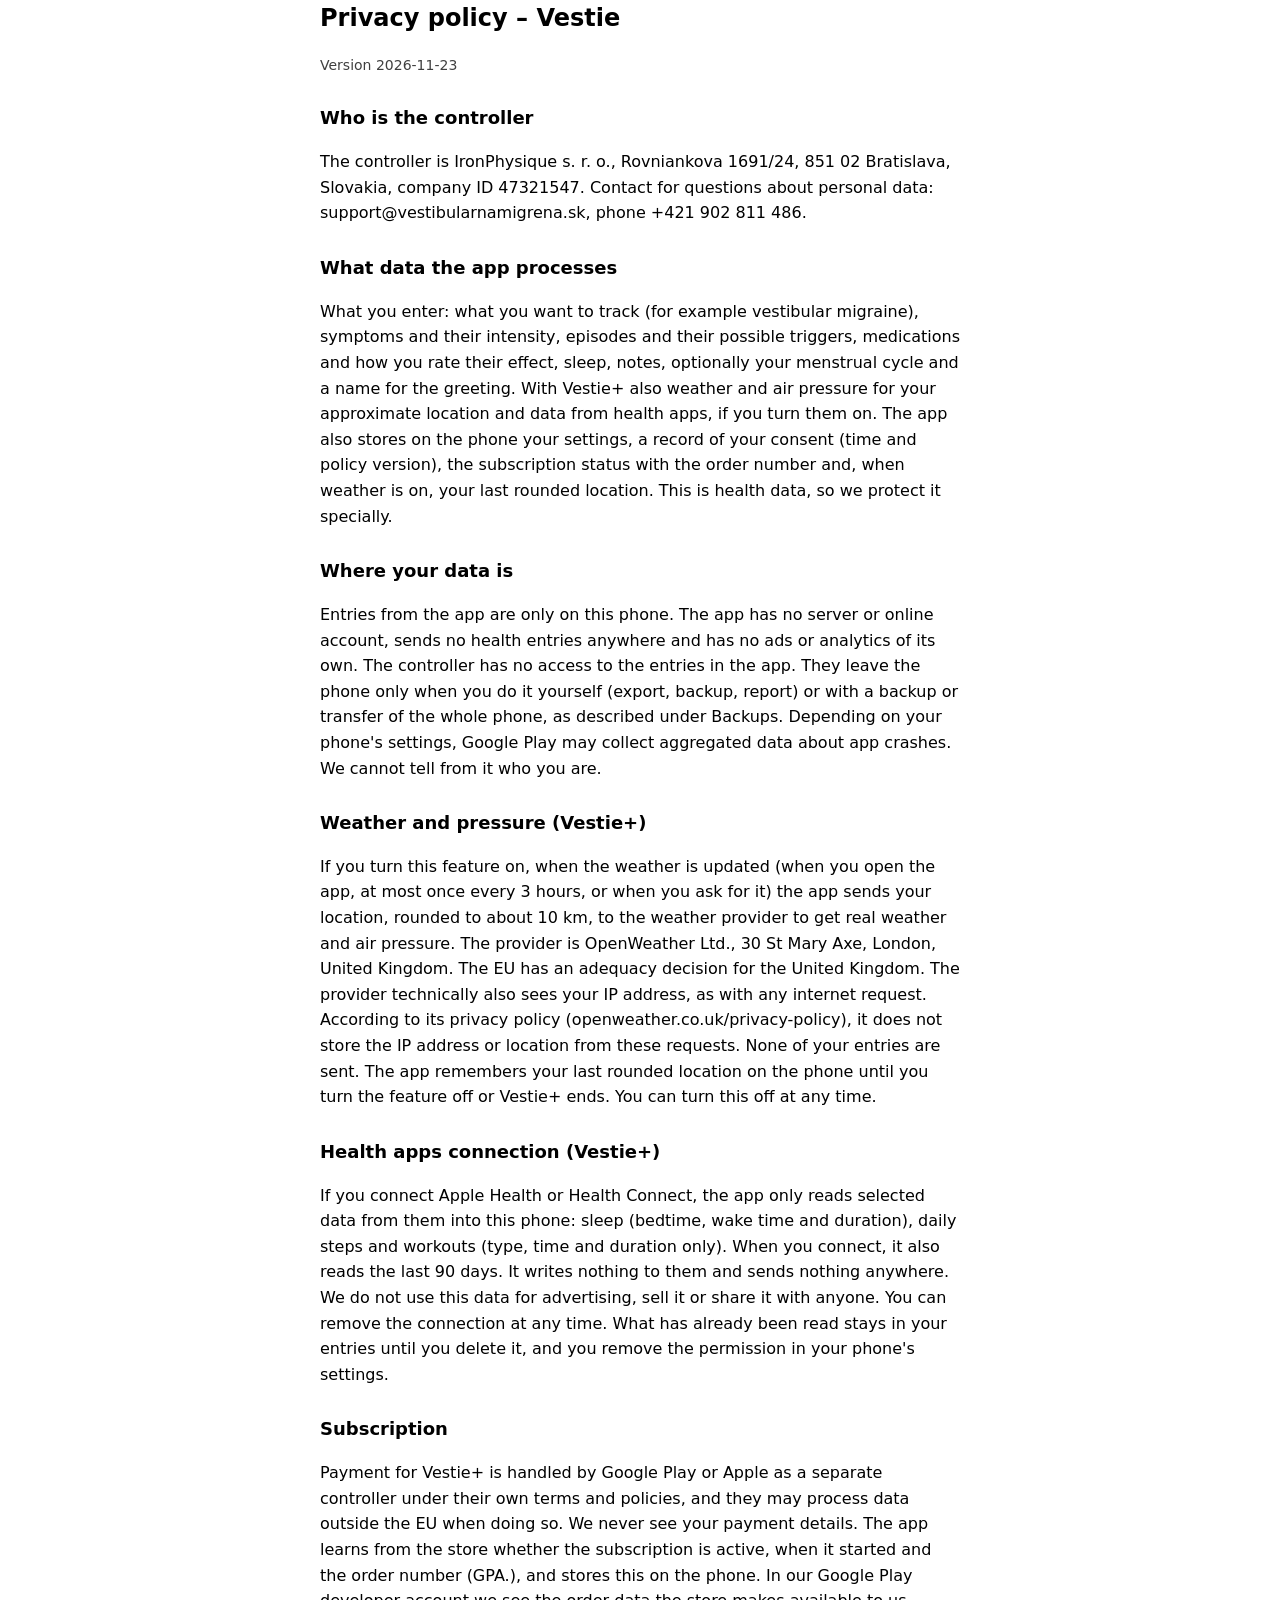
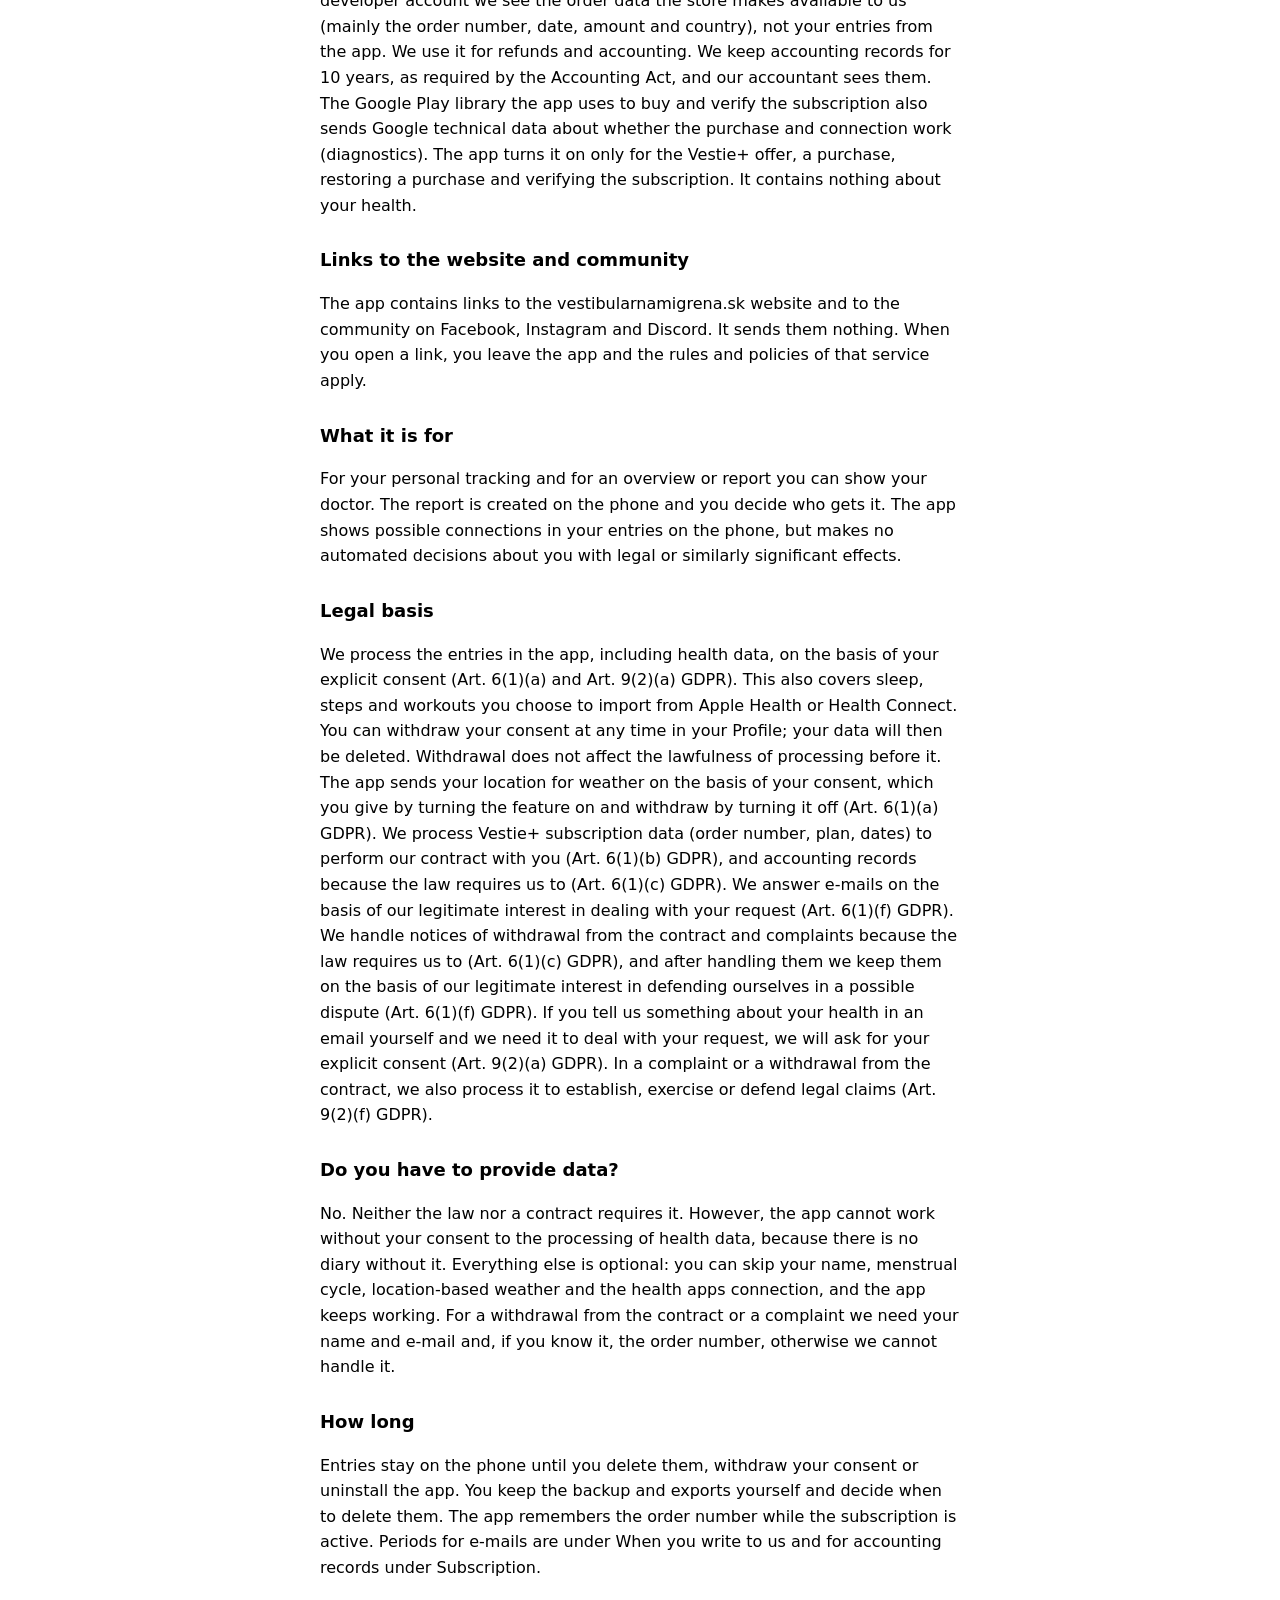
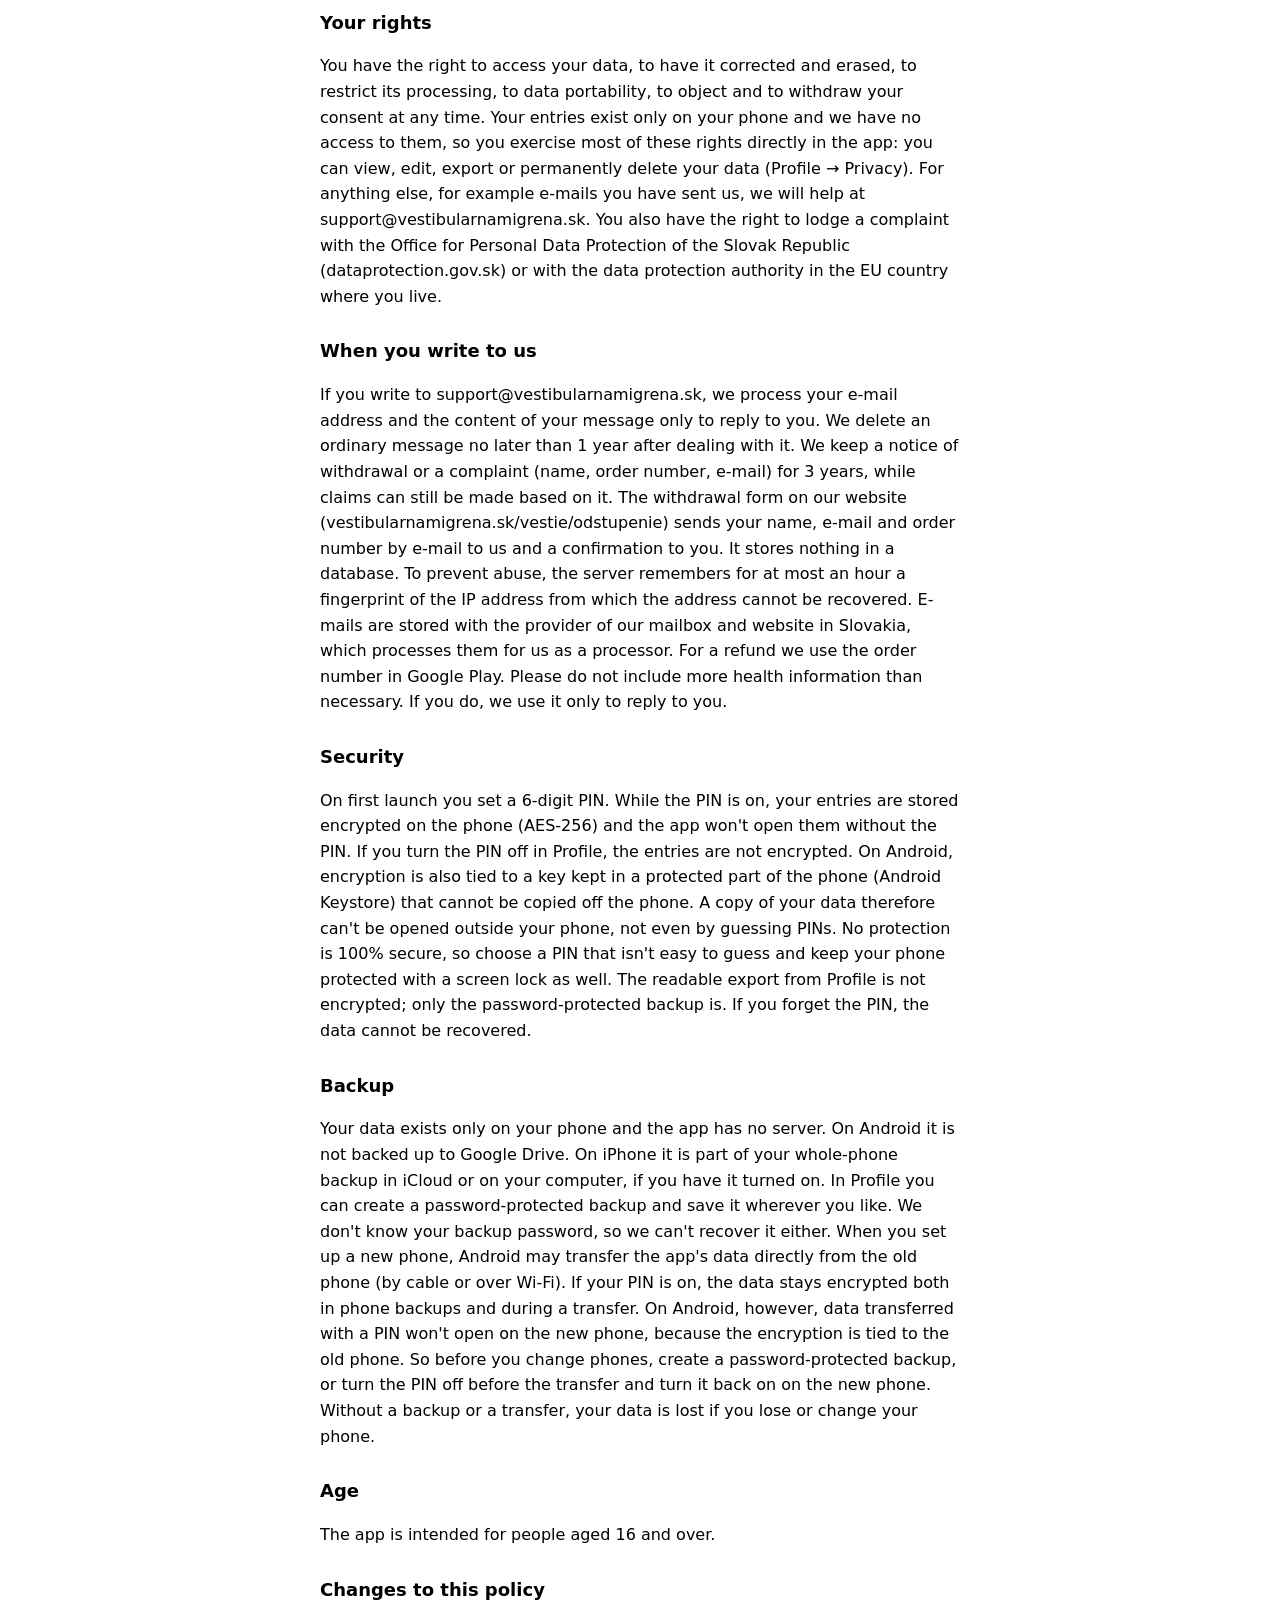
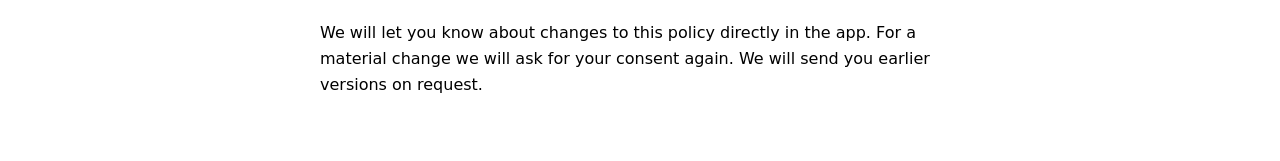
==== commit 47174562: "Náhľad V2 z 31914e6" ====
--- a/privacypolicy.html
+++ b/privacypolicy.html
@@ -3,7 +3,8 @@
 <head>
   <meta charset="utf-8" />
   <meta name="viewport" content="width=device-width, initial-scale=1" />
-  <title>Vestie – Zásady ochrany súkromia / Vestie – Privacy policy</title>
+  <meta name="robots" content="noindex" />
+  <title>Vestie – Zásady ochrany súkromia / Vestie – Zásady ochrany soukromí / Vestie – Privacy policy</title>
   <style>
     :root { color-scheme: light dark; }
     body { margin: 0 auto; max-width: 40rem; padding: 1.5rem 1rem 3rem; font: 1rem/1.6 system-ui, sans-serif; }
@@ -11,84 +12,128 @@
     h2 { font-size: 1.125rem; margin-top: 1.75rem; }
     p { white-space: pre-line; }
     .meta { opacity: 0.75; font-size: 0.875rem; }
+    .langs { display: flex; gap: 0.5rem 1.5rem; flex-wrap: wrap; }
+    .langs a { display: inline-block; padding: 0.625rem 0; color: inherit; }
     article + article { margin-top: 3rem; padding-top: 1.5rem; border-top: 1px solid; }
   </style>
 </head>
 <body>
-  <article lang="sk">
+  <nav class="langs"><a href="#sk" hreflang="sk" lang="sk">Slovenčina</a><a href="#cs" hreflang="cs" lang="cs">Čeština</a><a href="#en" hreflang="en" lang="en">English</a></nav>
+  <article id="sk" lang="sk">
     <h1>Zásady ochrany súkromia – Vestie</h1>
-    <p class="meta">Návrh · Verzia 2026-11</p>
-    <p class="meta">Pracovný návrh na pripomienkovanie. Pred vydaním ho skontroluje právnik.</p>
+    <p class="meta">Verzia 2026-11-23</p>
     <h2>Kto je prevádzkovateľ</h2>
-    <p>Prevádzkovateľom je IronPhysique s. r. o., Rovniankova 1691/24, 851 02 Bratislava, IČO 47321547. Kontakt pre otázky o osobných údajoch: support@vestibularnamigrena.sk.</p>
+    <p>Prevádzkovateľom je IronPhysique s. r. o., Rovniankova 1691/24, 851 02 Bratislava, IČO 47321547. Kontakt pre otázky o osobných údajoch: support@vestibularnamigrena.sk, tel. +421 902 811 486.</p>
     <h2>Aké údaje appka spracúva</h2>
-    <p>Iba to, čo do nej zadáš: čo chceš sledovať (napríklad vestibulárnu migrénu), príznaky a ich intenzitu, epizódy a ich spúšťače, lieky a ich účinok, spánok, poznámky, voliteľne menštruačný cyklus a meno na pozdrav. S Vestie+ aj počasie a tlak podľa približnej polohy a údaje zo zdravotných appiek, ak si to zapneš. Ide o údaje o zdraví, preto ich chránime osobitne.</p>
+    <p>To, čo do nej zadáš: čo chceš sledovať (napríklad vestibulárnu migrénu), príznaky a ich intenzitu, epizódy a ich možné spúšťače, lieky a to, ako hodnotíš ich účinok, spánok, poznámky, voliteľne menštruačný cyklus a meno na pozdrav. S Vestie+ aj počasie a tlak vzduchu podľa približnej polohy a údaje zo zdravotných appiek, ak si to zapneš. Appka si v telefóne ukladá aj nastavenia, záznam o tvojom súhlase (čas a verzia zásad), stav predplatného s číslom objednávky a pri zapnutom počasí poslednú zaokrúhlenú polohu. Ide o údaje o zdraví, preto ich chránime osobitne.</p>
     <h2>Kde sú tvoje údaje</h2>
-    <p>Iba v tomto telefóne. Appka nemá server ani účet na internete, záznamy o zdraví nikam neodosiela a nepoužíva reklamné ani analytické nástroje. Prevádzkovateľ k tvojim údajom nemá prístup.</p>
+    <p>Záznamy z appky sú iba v tomto telefóne. Appka nemá server ani účet na internete, záznamy o zdraví nikam neodosiela a nemá reklamy ani vlastnú analytiku. K záznamom v appke prevádzkovateľ nemá prístup. Mimo telefónu sa dostanú iba vtedy, keď to urobíš ty (export, záloha, report) alebo pri zálohe a prenose celého telefónu, ako opisuje časť Zálohovanie. Google Play môže podľa nastavení tvojho telefónu zbierať súhrnné údaje o pádoch appky. Z nich nevieme zistiť, o koho ide.</p>
     <h2>Počasie a tlak (Vestie+)</h2>
-    <p>Ak si túto funkciu zapneš, appka pri každom otvorení pošle poskytovateľovi počasia polohu zaokrúhlenú na približne 10 km, aby získala skutočné počasie a tlak. Poskytovateľom je OpenWeather Ltd., 30 St Mary Axe, Londýn, Spojené kráľovstvo. Pre Spojené kráľovstvo má EÚ rozhodnutie o primeranej ochrane osobných údajov. Poskytovateľ pritom technicky vidí aj tvoju IP adresu, ako pri každej požiadavke na internet. Podľa svojich zásad IP adresu ani polohu z týchto požiadaviek neukladá. Nič o tvojom zdraví sa neodosiela. Funkciu môžeš kedykoľvek vypnúť.</p>
+    <p>Ak si túto funkciu zapneš, appka pri aktualizácii počasia (pri otvorení appky, najviac raz za 3 hodiny, alebo keď o ňu požiadaš) pošle poskytovateľovi počasia polohu zaokrúhlenú na približne 10 km, aby získala skutočné počasie a tlak vzduchu. Poskytovateľom je OpenWeather Ltd., 30 St Mary Axe, Londýn, Spojené kráľovstvo. Pre Spojené kráľovstvo má EÚ rozhodnutie o primeranej ochrane osobných údajov. Poskytovateľ pritom technicky vidí aj tvoju IP adresu, ako pri každej požiadavke na internet. Podľa svojich zásad ochrany súkromia (openweather.co.uk/privacy-policy) IP adresu ani polohu z týchto požiadaviek neukladá. Žiadne tvoje záznamy sa neodosielajú. Poslednú zaokrúhlenú polohu si appka pamätá v telefóne, kým funkciu nevypneš alebo kým neskončí Vestie+. Funkciu môžeš kedykoľvek vypnúť.</p>
     <h2>Prepojenie s aplikáciami zdravia (Vestie+)</h2>
-    <p>Ak prepojíš Apple Zdravie alebo Health Connect, appka z nich iba číta vybrané údaje (spánok, kroky a tréningy, pri nich iba druh, čas a trvanie) do tohto telefónu. Nič do nich nezapisuje, nikam ich neodosiela a prepojenie môžeš kedykoľvek zrušiť.</p>
+    <p>Ak prepojíš Apple Zdravie alebo Health Connect, appka z nich iba číta vybrané údaje do tohto telefónu: spánok (čas zaspatia, prebudenia a dĺžku), kroky po dňoch a tréningy (iba druh, čas a trvanie). Pri prepojení načíta aj posledných 90 dní. Nič do nich nezapisuje a nikam ich neodosiela. Tieto údaje nepoužívame na reklamu, nepredávame ich a nikomu ich neposkytujeme. Prepojenie môžeš kedykoľvek zrušiť. To, čo sa už načítalo, ostane v tvojich záznamoch, kým to nevymažeš, a povolenie odoberieš v nastaveniach telefónu.</p>
     <h2>Predplatné</h2>
-    <p>Platbu za Vestie+ vybavuje Google alebo Apple ako samostatný prevádzkovateľ podľa svojich podmienok a zásad. Appka sa od nich dozvie iba to, či je predplatné aktívne. Tvoje platobné údaje nevidíme.</p>
+    <p>Platbu za Vestie+ vybavuje Google Play alebo Apple ako samostatný prevádzkovateľ podľa svojich podmienok a zásad a môže pri tom údaje spracúvať aj mimo EÚ. Tvoje platobné údaje nevidíme. Appka sa od obchodu dozvie, či je predplatné aktívne, kedy sa začalo a číslo objednávky (GPA.), a uloží si to v telefóne. My vidíme v účte vývojára v Google Play údaje o objednávke, ktoré nám sprístupní obchod (najmä číslo objednávky, dátum, sumu a krajinu), nie záznamy z appky. Používame ich na vrátenie peňazí a na účtovníctvo. Účtovné doklady uchovávame 10 rokov, ako ukladá zákon o účtovníctve, a vidí ich náš účtovník. Knižnica Google Play, cez ktorú appka predplatné kupuje a overuje, pošle pri tom Googlu aj technické údaje o tom, či nákup a spojenie fungujú (diagnostika). Appka ju zapne iba pri ponuke Vestie+, nákupe, obnovení nákupu a overení predplatného. Nie je v nich nič o tvojom zdraví.</p>
     <h2>Odkazy na web a komunitu</h2>
     <p>Appka obsahuje odkazy na web vestibularnamigrena.sk a na komunitu na Facebooku, Instagrame a Discorde. Nič im neodosiela. Keď odkaz otvoríš, opustíš appku a platia pravidlá a zásady danej služby.</p>
     <h2>Na čo slúžia</h2>
     <p>Na tvoje osobné sledovanie ťažkostí a na prehľad alebo report, ktorý môžeš ukázať lekárovi. Report sa vytvorí v telefóne a ty rozhodneš, komu ho dáš. Appka v telefóne ukazuje možné súvislosti v tvojich záznamoch, ale nerobí o tebe žiadne automatizované rozhodnutia s právnymi ani podobne závažnými účinkami.</p>
     <h2>Na akom základe</h2>
-    <p>Údaje o zdraví spracúvame na základe tvojho výslovného súhlasu (čl. 9 ods. 2 písm. a) GDPR). Súhlas môžeš kedykoľvek odvolať v Profile, údaje sa tým vymažú. Polohu na počasie appka posiela na základe tvojho súhlasu, ktorý dáš zapnutím funkcie a odvoláš jej vypnutím (čl. 6 ods. 1 písm. a) GDPR). Na e-maily odpovedáme na základe oprávneného záujmu (čl. 6 ods. 1 písm. f) GDPR).</p>
+    <p>Záznamy v appke vrátane údajov o zdraví spracúvame na základe tvojho výslovného súhlasu (čl. 6 ods. 1 písm. a) a čl. 9 ods. 2 písm. a) GDPR). Platí to aj pre spánok, kroky a tréningy, ktoré si necháš načítať z Apple Zdravia alebo Health Connect. Súhlas môžeš kedykoľvek odvolať v Profile, údaje sa tým vymažú. Odvolanie nemá vplyv na zákonnosť spracúvania pred ním. Polohu na počasie appka posiela na základe tvojho súhlasu, ktorý dáš zapnutím funkcie a odvoláš jej vypnutím (čl. 6 ods. 1 písm. a) GDPR). Údaje o predplatnom Vestie+ (číslo objednávky, plán, dátumy) spracúvame, aby sme splnili zmluvu s tebou (čl. 6 ods. 1 písm. b) GDPR), a účtovné doklady preto, lebo nám to ukladá zákon (čl. 6 ods. 1 písm. c) GDPR). Na e-maily odpovedáme na základe oprávneného záujmu vybaviť tvoju otázku (čl. 6 ods. 1 písm. f) GDPR). Oznámenie o odstúpení od zmluvy a reklamácie vybavujeme, lebo nám to ukladá zákon (čl. 6 ods. 1 písm. c) GDPR), a po vybavení ich uchovávame na základe oprávneného záujmu brániť sa v prípadnom spore (čl. 6 ods. 1 písm. f) GDPR). Ak nám v e-maile sám/sama napíšeš niečo o svojom zdraví a na vybavenie to potrebujeme, opýtame sa ťa na výslovný súhlas (čl. 9 ods. 2 písm. a) GDPR). Pri reklamácii alebo odstúpení od zmluvy ich spracúvame aj na preukazovanie, uplatňovanie alebo obhajovanie právnych nárokov (čl. 9 ods. 2 písm. f) GDPR).</p>
+    <h2>Musíš údaje poskytnúť?</h2>
+    <p>Nie, zákon ani zmluva ti to neukladajú. Bez súhlasu so spracúvaním údajov o zdraví však appka nemôže fungovať, lebo denník bez nich nevznikne. Všetko ostatné je dobrovoľné: meno, menštruačný cyklus, počasie podľa polohy aj prepojenie so zdravotnými appkami môžeš vynechať a appka funguje ďalej. Pri odstúpení od zmluvy alebo reklamácii potrebujeme tvoje meno a e-mail, a ak ho vieš, aj číslo objednávky, inak ich nevieme vybaviť.</p>
     <h2>Ako dlho</h2>
-    <p>Záznamy sú v telefóne, kým ich nevymažeš, neodvoláš súhlas alebo neodinštaluješ appku. Zálohu máš u seba ty a sám/sama rozhoduješ, kedy ju zmažeš.</p>
+    <p>Záznamy sú v telefóne, kým ich nevymažeš, neodvoláš súhlas alebo neodinštaluješ appku. Zálohu a exporty máš u seba ty a sám/sama rozhoduješ, kedy ich zmažeš. Číslo objednávky si appka pamätá, kým je predplatné aktívne. Lehoty pre e-maily sú v časti Keď nám napíšeš a pre účtovné doklady v časti Predplatné.</p>
     <h2>Tvoje práva</h2>
-    <p>Máš právo na prístup k údajom, ich opravu a vymazanie, obmedzenie spracúvania, prenosnosť, právo namietať a právo kedykoľvek odvolať súhlas. Údaje sú iba v tvojom telefóne a my k nim nemáme prístup, preto väčšinu práv uplatníš priamo v appke: údaje si pozrieš, upravíš, exportuješ do súboru alebo natrvalo vymažeš (Profil → Súkromie). S ostatným ti pomôžeme na support@vestibularnamigrena.sk. Máš aj právo podať sťažnosť na Úrad na ochranu osobných údajov SR, Hraničná 12, 820 07 Bratislava 27, dataprotection.gov.sk.</p>
+    <p>Máš právo na prístup k údajom, ich opravu a vymazanie, obmedzenie spracúvania, prenosnosť, právo namietať a právo kedykoľvek odvolať súhlas. Záznamy sú iba v tvojom telefóne a my k nim nemáme prístup, preto väčšinu práv uplatníš priamo v appke: údaje si pozrieš, upravíš, exportuješ do súboru alebo natrvalo vymažeš (Profil → Súkromie). S ostatným, napríklad s e-mailmi, ktoré si nám poslal/a, ti pomôžeme na support@vestibularnamigrena.sk. Máš aj právo podať sťažnosť na Úrad na ochranu osobných údajov Slovenskej republiky (dataprotection.gov.sk) alebo na dozorný úrad v krajine EÚ, kde žiješ.</p>
     <h2>Keď nám napíšeš</h2>
-    <p>Ak napíšeš na support@vestibularnamigrena.sk, spracúvame tvoju e-mailovú adresu a obsah správy iba na to, aby sme ti odpovedali. Správu uchováme, kým je to na vybavenie potrebné, potom ju vymažeme. Do správy prosím nepíš viac údajov o zdraví, než treba.</p>
+    <p>Ak napíšeš na support@vestibularnamigrena.sk, spracúvame tvoju e-mailovú adresu a obsah správy iba na to, aby sme ti odpovedali. Bežnú správu vymažeme najneskôr 1 rok po vybavení. Oznámenie o odstúpení a reklamáciu (meno, číslo objednávky, e-mail) uchovávame 3 roky, kým sa z nich dajú uplatniť nároky. Formulár na odstúpenie na našom webe (vestibularnamigrena.sk/vestie/odstupenie) pošle meno, e-mail a číslo objednávky e-mailom nám a potvrdenie tebe. Do databázy nič neukladá. Na ochranu pred zneužitím si server najviac hodinu pamätá odtlačok IP adresy, z ktorého sa adresa nedá zistiť. E-maily sú uložené u poskytovateľa našej e-mailovej schránky a webu na Slovensku, ktorý ich pre nás spracúva ako sprostredkovateľ. Pri vrátení peňazí použijeme číslo objednávky v Google Play. Do správy prosím nepíš viac údajov o zdraví, než treba. Ak ich napíšeš, použijeme ich iba na odpoveď tebe.</p>
     <h2>Zabezpečenie</h2>
-    <p>Do appky sa prihlasuješ 6-miestnym PIN-om. Kým je PIN zapnutý, tvoje údaje v telefóne sú zašifrované (AES-256) a bez PIN-u sú nečitateľné. Ak PIN zabudneš, údaje nie je možné obnoviť.</p>
+    <p>Pri prvom spustení si nastavíš 6-miestny PIN. Kým je PIN zapnutý, záznamy sú v telefóne uložené zašifrované (AES-256) a appka ich bez PIN-u neotvorí. Ak PIN v Profile vypneš, záznamy zašifrované nie sú. V Androide je šifrovanie navyše naviazané na kľúč uložený v zabezpečenej časti telefónu (Android Keystore), ktorý sa z telefónu nedá skopírovať. Kópia údajov sa preto mimo tvojho telefónu nedá otvoriť ani skúšaním PIN-ov. Žiadne zabezpečenie nie je stopercentné, preto si zvoľ PIN, ktorý sa nedá ľahko uhádnuť, a telefón maj chránený aj zámkou obrazovky. Čitateľný export z Profilu zašifrovaný nie je, zašifrovaná je iba záloha chránená heslom. Ak PIN zabudneš, údaje nie je možné obnoviť.</p>
     <h2>Zálohovanie</h2>
-    <p>Údaje sú iba v telefóne a appka nemá server. V Androide sa nezálohujú na Google Disk. Na iPhone sú súčasťou zálohy celého telefónu v iCloude alebo v počítači, ak ju máš zapnutú. V Profile si môžeš vytvoriť zálohu chránenú heslom a uložiť ju, kam chceš. Heslo k zálohe nepoznáme, preto ho nevieme ani obnoviť. Pri nastavovaní nového telefónu môže Android preniesť údaje appky priamo zo starého telefónu (káblom alebo cez Wi-Fi). Ak máš zapnutý PIN, údaje sú v zálohe telefónu aj pri prenose zašifrované. Bez zálohy alebo prenosu sa pri strate či výmene telefónu údaje stratia.</p>
+    <p>Údaje sú iba v telefóne a appka nemá server. V Androide sa nezálohujú na Google Disk. Na iPhone sú súčasťou zálohy celého telefónu v iCloude alebo v počítači, ak ju máš zapnutú. V Profile si môžeš vytvoriť zálohu chránenú heslom a uložiť ju, kam chceš. Heslo k zálohe nepoznáme, preto ho nevieme ani obnoviť. Pri nastavovaní nového telefónu môže Android preniesť údaje appky priamo zo starého telefónu (káblom alebo cez Wi-Fi). Ak máš zapnutý PIN, údaje sú v zálohe telefónu aj pri prenose zašifrované. V Androide sa však prenesené údaje s PIN-om v novom telefóne neotvoria, lebo šifrovanie je naviazané na starý telefón. Pred výmenou telefónu si preto vytvor zálohu chránenú heslom, alebo pred prenosom PIN vypni a v novom telefóne ho znova zapni. Bez zálohy alebo prenosu sa pri strate či výmene telefónu údaje stratia.</p>
     <h2>Vek</h2>
     <p>Appka je určená pre ľudí od 16 rokov.</p>
     <h2>Zmeny zásad</h2>
-    <p>O zmenách týchto zásad ťa upozorníme priamo v appke.</p>
+    <p>O zmenách týchto zásad ťa upozorníme priamo v appke. Pri podstatnej zmene ťa požiadame o nový súhlas. Staršie znenia ti na požiadanie pošleme.</p>
   </article>
 
-  <article lang="en">
+  <article id="cs" lang="cs">
+    <h1>Zásady ochrany soukromí – Vestie</h1>
+    <p class="meta">Verze 2026-11-23</p>
+    <h2>Kdo je správce</h2>
+    <p>Správcem je IronPhysique s. r. o., Rovniankova 1691/24, 851 02 Bratislava, IČO 47321547. Kontakt pro dotazy k osobním údajům: support@vestibularnamigrena.sk, tel. +421 902 811 486.</p>
+    <h2>Jaké údaje appka zpracovává</h2>
+    <p>To, co do ní zadáš: co chceš sledovat (například vestibulární migrénu), příznaky a jejich intenzitu, epizody a jejich možné spouštěče, léky a to, jak hodnotíš jejich účinek, spánek, poznámky, volitelně menstruační cyklus a jméno k pozdravu. S Vestie+ i počasí a tlak vzduchu podle přibližné polohy a údaje ze zdravotních aplikací, pokud si to zapneš. Appka si v telefonu ukládá i nastavení, záznam o tvém souhlasu (čas a verzi zásad), stav předplatného s číslem objednávky a při zapnutém počasí poslední zaokrouhlenou polohu. Jde o údaje o zdraví, proto je chráníme zvlášť.</p>
+    <h2>Kde jsou tvé údaje</h2>
+    <p>Záznamy z appky jsou jen v tomto telefonu. Appka nemá server ani účet na internetu, záznamy o zdraví nikam neodesílá a nemá reklamy ani vlastní analytiku. Správce k záznamům v appce nemá přístup. Mimo telefon se dostanou jen tehdy, když to uděláš ty (export, záloha, report), nebo při záloze a přenosu celého telefonu, jak popisuje část Zálohování. Google Play může podle nastavení tvého telefonu sbírat souhrnné údaje o pádech appky. Z nich nedokážeme zjistit, o koho jde.</p>
+    <h2>Počasí a tlak (Vestie+)</h2>
+    <p>Pokud si tuto funkci zapneš, appka při aktualizaci počasí (při otevření appky, nejvýše jednou za 3 hodiny, nebo když o ni požádáš) pošle poskytovateli počasí polohu zaokrouhlenou na přibližně 10 km, aby získala skutečné počasí a tlak vzduchu. Poskytovatelem je OpenWeather Ltd., 30 St Mary Axe, Londýn, Spojené království. Pro Spojené království má EU rozhodnutí o odpovídající ochraně osobních údajů. Poskytovatel přitom technicky vidí i tvou IP adresu, jako při každém požadavku na internet. Podle svých zásad ochrany soukromí (openweather.co.uk/privacy-policy) IP adresu ani polohu z těchto požadavků neukládá. Žádné tvé záznamy se neodesílají. Poslední zaokrouhlenou polohu si appka pamatuje v telefonu, dokud funkci nevypneš nebo dokud neskončí Vestie+. Funkci můžeš kdykoli vypnout.</p>
+    <h2>Propojení se zdravotními aplikacemi (Vestie+)</h2>
+    <p>Pokud propojíš Apple Zdraví nebo Health Connect, appka z nich jen čte vybrané údaje do tohoto telefonu: spánek (čas usnutí, probuzení a délku), kroky po dnech a tréninky (jen druh, čas a trvání). Při propojení načte i posledních 90 dní. Nic do nich nezapisuje a nikam je neodesílá. Tyto údaje nepoužíváme k reklamě, neprodáváme je a nikomu je neposkytujeme. Propojení můžeš kdykoli zrušit. To, co se už načetlo, zůstane v tvých záznamech, dokud to nesmažeš, a oprávnění odebereš v nastavení telefonu.</p>
+    <h2>Předplatné</h2>
+    <p>Platbu za Vestie+ vyřizuje Google Play nebo Apple jako samostatný správce podle svých podmínek a zásad a může přitom údaje zpracovávat i mimo EU. Tvé platební údaje nevidíme. Appka se od obchodu dozví, jestli je předplatné aktivní, kdy začalo, a číslo objednávky (GPA.), a uloží si to v telefonu. My vidíme v účtu vývojáře v Google Play údaje o objednávce, které nám zpřístupní obchod (zejména číslo objednávky, datum, částku a zemi), ne záznamy z appky. Používáme je k vrácení peněz a k účetnictví. Účetní doklady uchováváme 10 let, jak ukládá zákon o účetnictví, a vidí je náš účetní. Knihovna Google Play, přes kterou appka předplatné kupuje a ověřuje, přitom pošle Googlu i technické údaje o tom, jestli nákup a spojení fungují (diagnostika). Appka ji zapne jen při nabídce Vestie+, nákupu, obnovení nákupu a ověření předplatného. Není v nich nic o tvém zdraví.</p>
+    <h2>Odkazy na web a komunitu</h2>
+    <p>Appka obsahuje odkazy na web vestibularnamigrena.sk a na komunitu na Facebooku, Instagramu a Discordu. Nic jim neodesílá. Když odkaz otevřeš, opustíš appku a platí pravidla a zásady dané služby.</p>
+    <h2>K čemu slouží</h2>
+    <p>K tvému osobnímu sledování potíží a k přehledu nebo reportu, který můžeš ukázat lékaři. Report se vytvoří v telefonu a ty rozhodneš, komu ho dáš. Appka v telefonu ukazuje možné souvislosti v tvých záznamech, ale nedělá o tobě žádná automatizovaná rozhodnutí s právními ani podobně závažnými účinky.</p>
+    <h2>Na jakém základě</h2>
+    <p>Záznamy v appce včetně údajů o zdraví zpracováváme na základě tvého výslovného souhlasu (čl. 6 odst. 1 písm. a) a čl. 9 odst. 2 písm. a) GDPR). Platí to i pro spánek, kroky a tréninky, které si necháš načíst z Apple Zdraví nebo Health Connect. Souhlas můžeš kdykoli odvolat v Profilu, údaje se tím smažou. Odvolání nemá vliv na zákonnost zpracování před ním. Polohu pro počasí appka posílá na základě tvého souhlasu, který dáš zapnutím funkce a odvoláš jejím vypnutím (čl. 6 odst. 1 písm. a) GDPR). Údaje o předplatném Vestie+ (číslo objednávky, plán, data) zpracováváme, abychom splnili smlouvu s tebou (čl. 6 odst. 1 písm. b) GDPR), a účetní doklady proto, že nám to ukládá zákon (čl. 6 odst. 1 písm. c) GDPR). Na e-maily odpovídáme na základě oprávněného zájmu vyřídit tvůj dotaz (čl. 6 odst. 1 písm. f) GDPR). Oznámení o odstoupení od smlouvy a reklamace vyřizujeme, protože nám to ukládá zákon (čl. 6 odst. 1 písm. c) GDPR), a po vyřízení je uchováváme na základě oprávněného zájmu bránit se v případném sporu (čl. 6 odst. 1 písm. f) GDPR). Pokud nám v e-mailu sám/sama napíšeš něco o svém zdraví a k vyřízení to potřebujeme, zeptáme se tě na výslovný souhlas (čl. 9 odst. 2 písm. a) GDPR). Při reklamaci nebo odstoupení od smlouvy je zpracováváme i k prokazování, uplatňování nebo obhajobě právních nároků (čl. 9 odst. 2 písm. f) GDPR).</p>
+    <h2>Musíš údaje poskytnout?</h2>
+    <p>Ne, zákon ani smlouva ti to neukládají. Bez souhlasu se zpracováním údajů o zdraví však appka nemůže fungovat, protože deník bez nich nevznikne. Všechno ostatní je dobrovolné: jméno, menstruační cyklus, počasí podle polohy i propojení se zdravotními aplikacemi můžeš vynechat a appka funguje dál. Při odstoupení od smlouvy nebo reklamaci potřebujeme tvé jméno a e-mail, a pokud ho znáš, i číslo objednávky, jinak je nedokážeme vyřídit.</p>
+    <h2>Jak dlouho</h2>
+    <p>Záznamy jsou v telefonu, dokud je nesmažeš, neodvoláš souhlas nebo neodinstaluješ appku. Zálohu a exporty máš u sebe ty a sám/sama rozhoduješ, kdy je smažeš. Číslo objednávky si appka pamatuje, dokud je předplatné aktivní. Lhůty pro e-maily jsou v části Když nám napíšeš a pro účetní doklady v části Předplatné.</p>
+    <h2>Tvá práva</h2>
+    <p>Máš právo na přístup k údajům, jejich opravu a výmaz, omezení zpracování, přenositelnost, právo vznést námitku a právo kdykoli odvolat souhlas. Záznamy jsou jen v tvém telefonu a my k nim nemáme přístup, proto většinu práv uplatníš přímo v appce: údaje si prohlédneš, upravíš, exportuješ do souboru nebo natrvalo smažeš (Profil → Soukromí). S ostatním, například s e-maily, které jsi nám poslal/a, ti pomůžeme na support@vestibularnamigrena.sk. Máš také právo podat stížnost u Úřadu pro ochranu osobních údajů Slovenské republiky (dataprotection.gov.sk) nebo u dozorového úřadu v zemi EU, kde žiješ.</p>
+    <h2>Když nám napíšeš</h2>
+    <p>Pokud napíšeš na support@vestibularnamigrena.sk, zpracováváme tvou e-mailovou adresu a obsah zprávy jen proto, abychom ti odpověděli. Běžnou zprávu smažeme nejpozději 1 rok po vyřízení. Oznámení o odstoupení a reklamaci (jméno, číslo objednávky, e-mail) uchováváme 3 roky, dokud se z nich dají uplatnit nároky. Formulář pro odstoupení na našem webu (vestibularnamigrena.sk/vestie/odstupenie) pošle jméno, e-mail a číslo objednávky e-mailem nám a potvrzení tobě. Do databáze nic neukládá. K ochraně před zneužitím si server nejvýše hodinu pamatuje otisk IP adresy, ze kterého se adresa nedá zjistit. E-maily jsou uložené u poskytovatele naší e-mailové schránky a webu na Slovensku, který je pro nás zpracovává jako zpracovatel. Při vrácení peněz použijeme číslo objednávky v Google Play. Do zprávy prosím nepiš víc údajů o zdraví, než je nutné. Pokud je napíšeš, použijeme je jen k odpovědi tobě.</p>
+    <h2>Zabezpečení</h2>
+    <p>Při prvním spuštění si nastavíš 6místný PIN. Dokud je PIN zapnutý, záznamy jsou v telefonu uložené zašifrované (AES-256) a appka je bez PINu neotevře. Pokud PIN v Profilu vypneš, záznamy zašifrované nejsou. V Androidu je šifrování navíc navázané na klíč uložený v zabezpečené části telefonu (Android Keystore), který se z telefonu nedá zkopírovat. Kopie údajů se proto mimo tvůj telefon nedá otevřít ani zkoušením PINů. Žádné zabezpečení není stoprocentní, proto si zvol PIN, který se nedá snadno uhodnout, a telefon měj chráněný i zámkem obrazovky. Čitelný export z Profilu zašifrovaný není, zašifrovaná je jen záloha chráněná heslem. Pokud PIN zapomeneš, údaje nelze obnovit.</p>
+    <h2>Zálohování</h2>
+    <p>Údaje jsou jen v telefonu a appka nemá server. V Androidu se nezálohují na Disk Google. Na iPhonu jsou součástí zálohy celého telefonu v iCloudu nebo v počítači, pokud ji máš zapnutou. V Profilu si můžeš vytvořit zálohu chráněnou heslem a uložit ji, kam chceš. Heslo k záloze neznáme, proto ho nedokážeme ani obnovit. Při nastavování nového telefonu může Android přenést údaje appky přímo ze starého telefonu (kabelem nebo přes Wi-Fi). Pokud máš zapnutý PIN, údaje jsou v záloze telefonu i při přenosu zašifrované. V Androidu se však přenesené údaje s PINem v novém telefonu neotevřou, protože šifrování je navázané na starý telefon. Před výměnou telefonu si proto vytvoř zálohu chráněnou heslem, nebo před přenosem PIN vypni a v novém telefonu ho znovu zapni. Bez zálohy nebo přenosu se při ztrátě či výměně telefonu údaje ztratí.</p>
+    <h2>Věk</h2>
+    <p>Appka je určená pro lidi od 16 let.</p>
+    <h2>Změny zásad</h2>
+    <p>O změnách těchto zásad tě upozorníme přímo v appce. Při podstatné změně tě požádáme o nový souhlas. Starší znění ti na požádání pošleme.</p>
+  </article>
+
+  <article id="en" lang="en">
     <h1>Privacy policy – Vestie</h1>
-    <p class="meta">Draft · Version 2026-11</p>
-    <p class="meta">Working draft for review. Before release it will be checked by a lawyer.</p>
+    <p class="meta">Version 2026-11-23</p>
     <h2>Who is the controller</h2>
-    <p>The controller is IronPhysique s. r. o., Rovniankova 1691/24, 851 02 Bratislava, Slovakia, company ID (IČO) 47321547. Contact for personal data questions: support@vestibularnamigrena.sk.</p>
+    <p>The controller is IronPhysique s. r. o., Rovniankova 1691/24, 851 02 Bratislava, Slovakia, company ID 47321547. Contact for questions about personal data: support@vestibularnamigrena.sk, phone +421 902 811 486.</p>
     <h2>What data the app processes</h2>
-    <p>Only what you enter yourself: what you want to track (for example vestibular migraine), symptoms and their intensity, episodes and their triggers, medications and their effect, sleep, notes, optionally your menstrual cycle and a name for the greeting. With Vestie+ also weather and pressure for your approximate location and data from health apps, if you turn them on. This is health data, so we protect it specially.</p>
+    <p>What you enter: what you want to track (for example vestibular migraine), symptoms and their intensity, episodes and their possible triggers, medications and how you rate their effect, sleep, notes, optionally your menstrual cycle and a name for the greeting. With Vestie+ also weather and air pressure for your approximate location and data from health apps, if you turn them on. The app also stores on the phone your settings, a record of your consent (time and policy version), the subscription status with the order number and, when weather is on, your last rounded location. This is health data, so we protect it specially.</p>
     <h2>Where your data is</h2>
-    <p>Only on this phone. The app has no server or online account, sends no health entries anywhere and uses no advertising or analytics tools. The controller has no access to your data.</p>
+    <p>Entries from the app are only on this phone. The app has no server or online account, sends no health entries anywhere and has no ads or analytics of its own. The controller has no access to the entries in the app. They leave the phone only when you do it yourself (export, backup, report) or with a backup or transfer of the whole phone, as described under Backups. Depending on your phone&#39;s settings, Google Play may collect aggregated data about app crashes. We cannot tell from it who you are.</p>
     <h2>Weather and pressure (Vestie+)</h2>
-    <p>If you turn this feature on, each time you open the app it sends your location, rounded to about 10 km, to the weather provider to get real weather and pressure. The provider is OpenWeather Ltd., 30 St Mary Axe, London, United Kingdom. The EU has an adequacy decision for the United Kingdom. The provider technically also sees your IP address, as with any internet request. According to its policy, it does not store the IP address or location from these requests. Nothing about your health is sent. You can turn this off at any time.</p>
+    <p>If you turn this feature on, when the weather is updated (when you open the app, at most once every 3 hours, or when you ask for it) the app sends your location, rounded to about 10 km, to the weather provider to get real weather and air pressure. The provider is OpenWeather Ltd., 30 St Mary Axe, London, United Kingdom. The EU has an adequacy decision for the United Kingdom. The provider technically also sees your IP address, as with any internet request. According to its privacy policy (openweather.co.uk/privacy-policy), it does not store the IP address or location from these requests. None of your entries are sent. The app remembers your last rounded location on the phone until you turn the feature off or Vestie+ ends. You can turn this off at any time.</p>
     <h2>Health apps connection (Vestie+)</h2>
-    <p>If you connect Apple Health or Health Connect, the app only reads selected data from them (sleep, steps and workouts, for workouts only the type, time and duration) into this phone. It writes nothing to them, sends nothing anywhere, and you can remove the connection at any time.</p>
+    <p>If you connect Apple Health or Health Connect, the app only reads selected data from them into this phone: sleep (bedtime, wake time and duration), daily steps and workouts (type, time and duration only). When you connect, it also reads the last 90 days. It writes nothing to them and sends nothing anywhere. We do not use this data for advertising, sell it or share it with anyone. You can remove the connection at any time. What has already been read stays in your entries until you delete it, and you remove the permission in your phone&#39;s settings.</p>
     <h2>Subscription</h2>
-    <p>Payment for Vestie+ is handled by Google or Apple as a separate controller under their own terms and policies. The app only learns whether the subscription is active. We never see your payment details.</p>
+    <p>Payment for Vestie+ is handled by Google Play or Apple as a separate controller under their own terms and policies, and they may process data outside the EU when doing so. We never see your payment details. The app learns from the store whether the subscription is active, when it started and the order number (GPA.), and stores this on the phone. In our Google Play developer account we see the order data the store makes available to us (mainly the order number, date, amount and country), not your entries from the app. We use it for refunds and accounting. We keep accounting records for 10 years, as required by the Accounting Act, and our accountant sees them. The Google Play library the app uses to buy and verify the subscription also sends Google technical data about whether the purchase and connection work (diagnostics). The app turns it on only for the Vestie+ offer, a purchase, restoring a purchase and verifying the subscription. It contains nothing about your health.</p>
     <h2>Links to the website and community</h2>
     <p>The app contains links to the vestibularnamigrena.sk website and to the community on Facebook, Instagram and Discord. It sends them nothing. When you open a link, you leave the app and the rules and policies of that service apply.</p>
     <h2>What it is for</h2>
     <p>For your personal tracking and for an overview or report you can show your doctor. The report is created on the phone and you decide who gets it. The app shows possible connections in your entries on the phone, but makes no automated decisions about you with legal or similarly significant effects.</p>
     <h2>Legal basis</h2>
-    <p>We process health data on the basis of your explicit consent (Art. 9(2)(a) GDPR). You can withdraw it at any time in your Profile – your data will then be deleted. The app sends your location for weather on the basis of your consent, which you give by turning the feature on and withdraw by turning it off (Art. 6(1)(a) GDPR). We answer e-mails on the basis of our legitimate interest (Art. 6(1)(f) GDPR).</p>
+    <p>We process the entries in the app, including health data, on the basis of your explicit consent (Art. 6(1)(a) and Art. 9(2)(a) GDPR). This also covers sleep, steps and workouts you choose to import from Apple Health or Health Connect. You can withdraw your consent at any time in your Profile; your data will then be deleted. Withdrawal does not affect the lawfulness of processing before it. The app sends your location for weather on the basis of your consent, which you give by turning the feature on and withdraw by turning it off (Art. 6(1)(a) GDPR). We process Vestie+ subscription data (order number, plan, dates) to perform our contract with you (Art. 6(1)(b) GDPR), and accounting records because the law requires us to (Art. 6(1)(c) GDPR). We answer e-mails on the basis of our legitimate interest in dealing with your request (Art. 6(1)(f) GDPR). We handle notices of withdrawal from the contract and complaints because the law requires us to (Art. 6(1)(c) GDPR), and after handling them we keep them on the basis of our legitimate interest in defending ourselves in a possible dispute (Art. 6(1)(f) GDPR). If you tell us something about your health in an email yourself and we need it to deal with your request, we will ask for your explicit consent (Art. 9(2)(a) GDPR). In a complaint or a withdrawal from the contract, we also process it to establish, exercise or defend legal claims (Art. 9(2)(f) GDPR).</p>
+    <h2>Do you have to provide data?</h2>
+    <p>No. Neither the law nor a contract requires it. However, the app cannot work without your consent to the processing of health data, because there is no diary without it. Everything else is optional: you can skip your name, menstrual cycle, location-based weather and the health apps connection, and the app keeps working. For a withdrawal from the contract or a complaint we need your name and e-mail and, if you know it, the order number, otherwise we cannot handle it.</p>
     <h2>How long</h2>
-    <p>Your entries stay on the phone until you delete them, withdraw your consent or uninstall the app. You keep any backup yourself and decide when to delete it.</p>
+    <p>Entries stay on the phone until you delete them, withdraw your consent or uninstall the app. You keep the backup and exports yourself and decide when to delete them. The app remembers the order number while the subscription is active. Periods for e-mails are under When you write to us and for accounting records under Subscription.</p>
     <h2>Your rights</h2>
-    <p>You have the right to access your data, to have it corrected and erased, to restrict its processing, to data portability, to object and to withdraw your consent at any time. Your data exists only on your phone and we have no access to it, so you exercise most of these rights directly in the app: you can view, edit, export or permanently delete your data (Profile → Privacy). For anything else, we will help at support@vestibularnamigrena.sk. You also have the right to lodge a complaint with the Office for Personal Data Protection of the Slovak Republic, Hraničná 12, 820 07 Bratislava 27, dataprotection.gov.sk, or with the data protection authority in your country.</p>
+    <p>You have the right to access your data, to have it corrected and erased, to restrict its processing, to data portability, to object and to withdraw your consent at any time. Your entries exist only on your phone and we have no access to them, so you exercise most of these rights directly in the app: you can view, edit, export or permanently delete your data (Profile → Privacy). For anything else, for example e-mails you have sent us, we will help at support@vestibularnamigrena.sk. You also have the right to lodge a complaint with the Office for Personal Data Protection of the Slovak Republic (dataprotection.gov.sk) or with the data protection authority in the EU country where you live.</p>
     <h2>When you write to us</h2>
-    <p>If you write to support@vestibularnamigrena.sk, we process your e-mail address and the content of your message only to reply to you. We keep the message as long as needed to deal with it and then delete it. Please do not include more health information than necessary.</p>
+    <p>If you write to support@vestibularnamigrena.sk, we process your e-mail address and the content of your message only to reply to you. We delete an ordinary message no later than 1 year after dealing with it. We keep a notice of withdrawal or a complaint (name, order number, e-mail) for 3 years, while claims can still be made based on it. The withdrawal form on our website (vestibularnamigrena.sk/vestie/odstupenie) sends your name, e-mail and order number by e-mail to us and a confirmation to you. It stores nothing in a database. To prevent abuse, the server remembers for at most an hour a fingerprint of the IP address from which the address cannot be recovered. E-mails are stored with the provider of our mailbox and website in Slovakia, which processes them for us as a processor. For a refund we use the order number in Google Play. Please do not include more health information than necessary. If you do, we use it only to reply to you.</p>
     <h2>Security</h2>
-    <p>You sign in to the app with a 6-digit PIN. While the PIN is on, your data on the phone is encrypted (AES-256) and unreadable without the PIN. If you forget the PIN, the data cannot be recovered.</p>
+    <p>On first launch you set a 6-digit PIN. While the PIN is on, your entries are stored encrypted on the phone (AES-256) and the app won&#39;t open them without the PIN. If you turn the PIN off in Profile, the entries are not encrypted. On Android, encryption is also tied to a key kept in a protected part of the phone (Android Keystore) that cannot be copied off the phone. A copy of your data therefore can&#39;t be opened outside your phone, not even by guessing PINs. No protection is 100% secure, so choose a PIN that isn&#39;t easy to guess and keep your phone protected with a screen lock as well. The readable export from Profile is not encrypted; only the password-protected backup is. If you forget the PIN, the data cannot be recovered.</p>
     <h2>Backup</h2>
-    <p>Your data exists only on your phone and the app has no server. On Android it is not backed up to Google Drive. On iPhone it is part of your whole-phone backup in iCloud or on your computer, if you have it turned on. In Profile you can create a password-protected backup and save it wherever you like. We don&#39;t know your backup password, so we can&#39;t recover it either. When you set up a new phone, Android may transfer the app&#39;s data directly from the old phone (by cable or over Wi-Fi). If your PIN is on, the data stays encrypted both in phone backups and during a transfer. Without a backup or a transfer, your data is lost if you lose or change your phone.</p>
+    <p>Your data exists only on your phone and the app has no server. On Android it is not backed up to Google Drive. On iPhone it is part of your whole-phone backup in iCloud or on your computer, if you have it turned on. In Profile you can create a password-protected backup and save it wherever you like. We don&#39;t know your backup password, so we can&#39;t recover it either. When you set up a new phone, Android may transfer the app&#39;s data directly from the old phone (by cable or over Wi-Fi). If your PIN is on, the data stays encrypted both in phone backups and during a transfer. On Android, however, data transferred with a PIN won&#39;t open on the new phone, because the encryption is tied to the old phone. So before you change phones, create a password-protected backup, or turn the PIN off before the transfer and turn it back on on the new phone. Without a backup or a transfer, your data is lost if you lose or change your phone.</p>
     <h2>Age</h2>
     <p>The app is intended for people aged 16 and over.</p>
     <h2>Changes to this policy</h2>
-    <p>We will let you know about changes directly in the app.</p>
+    <p>We will let you know about changes to this policy directly in the app. For a material change we will ask for your consent again. We will send you earlier versions on request.</p>
   </article>
 </body>
 </html>
